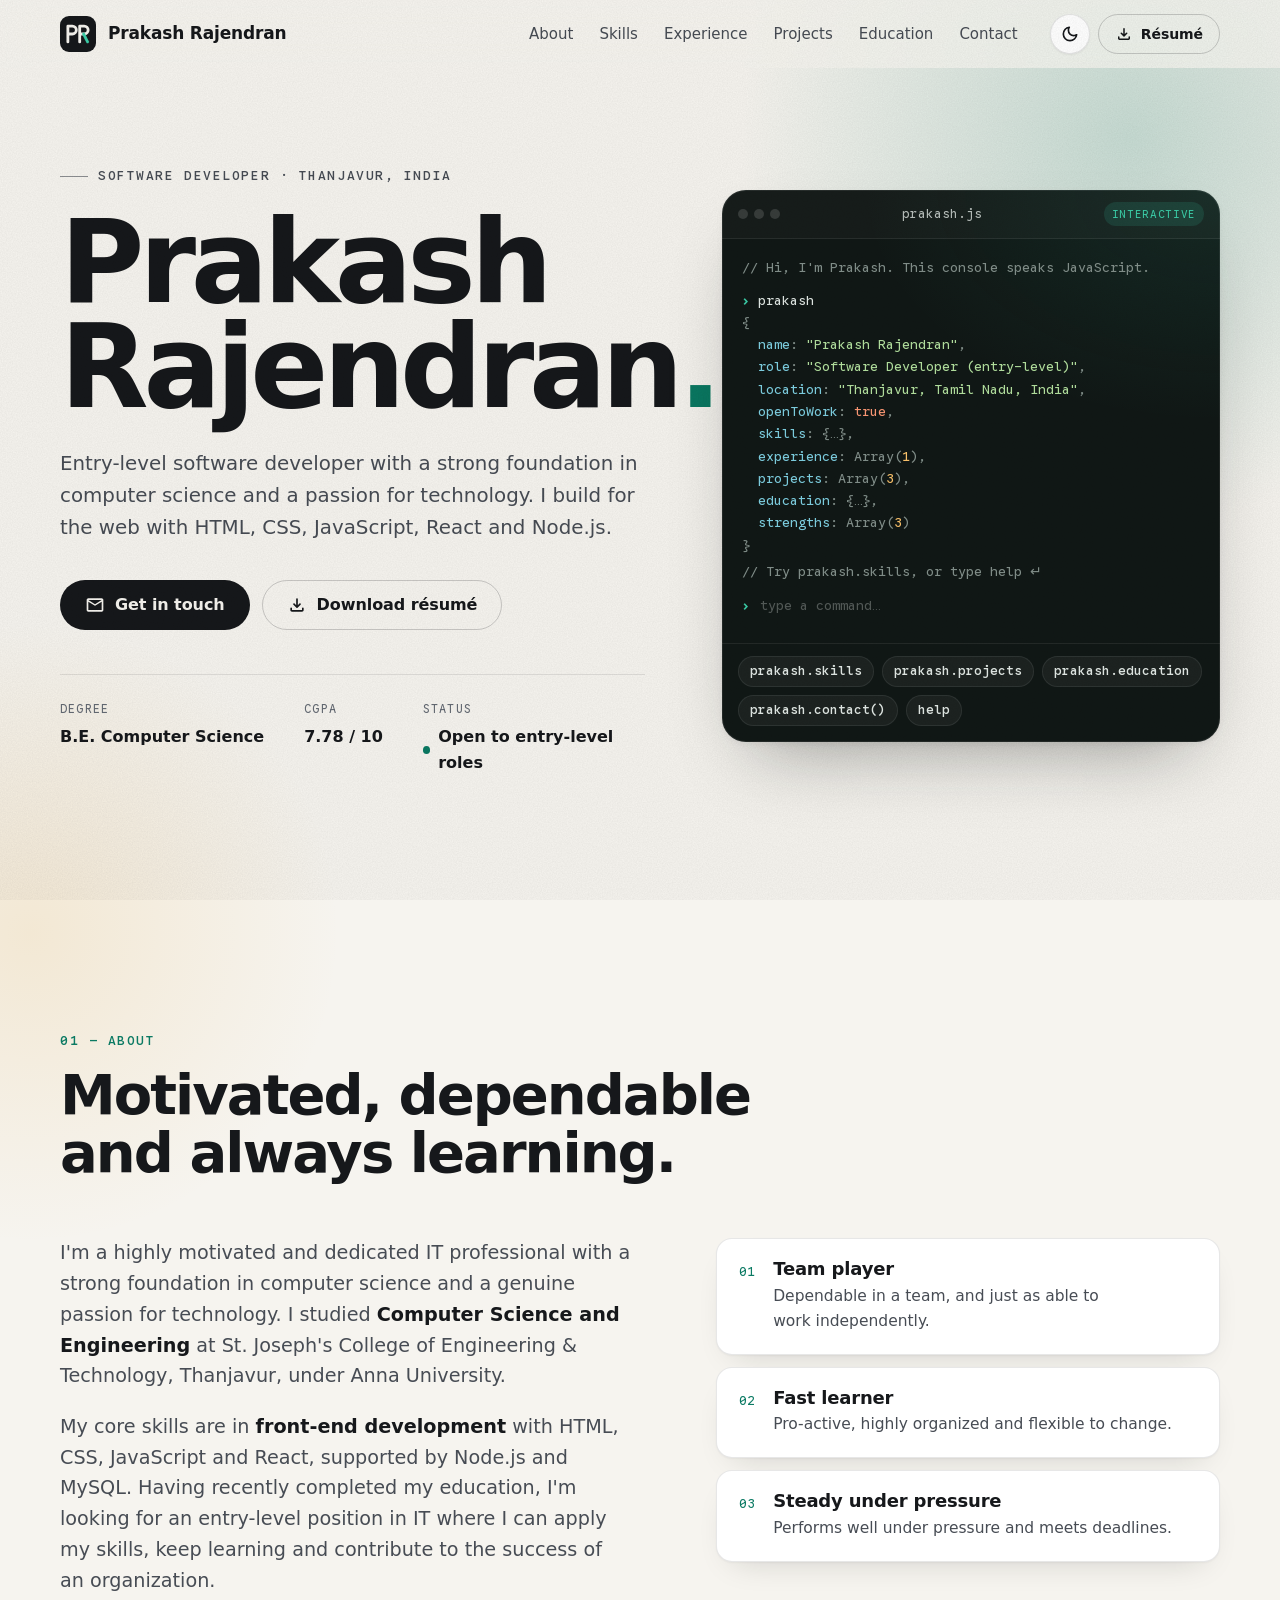
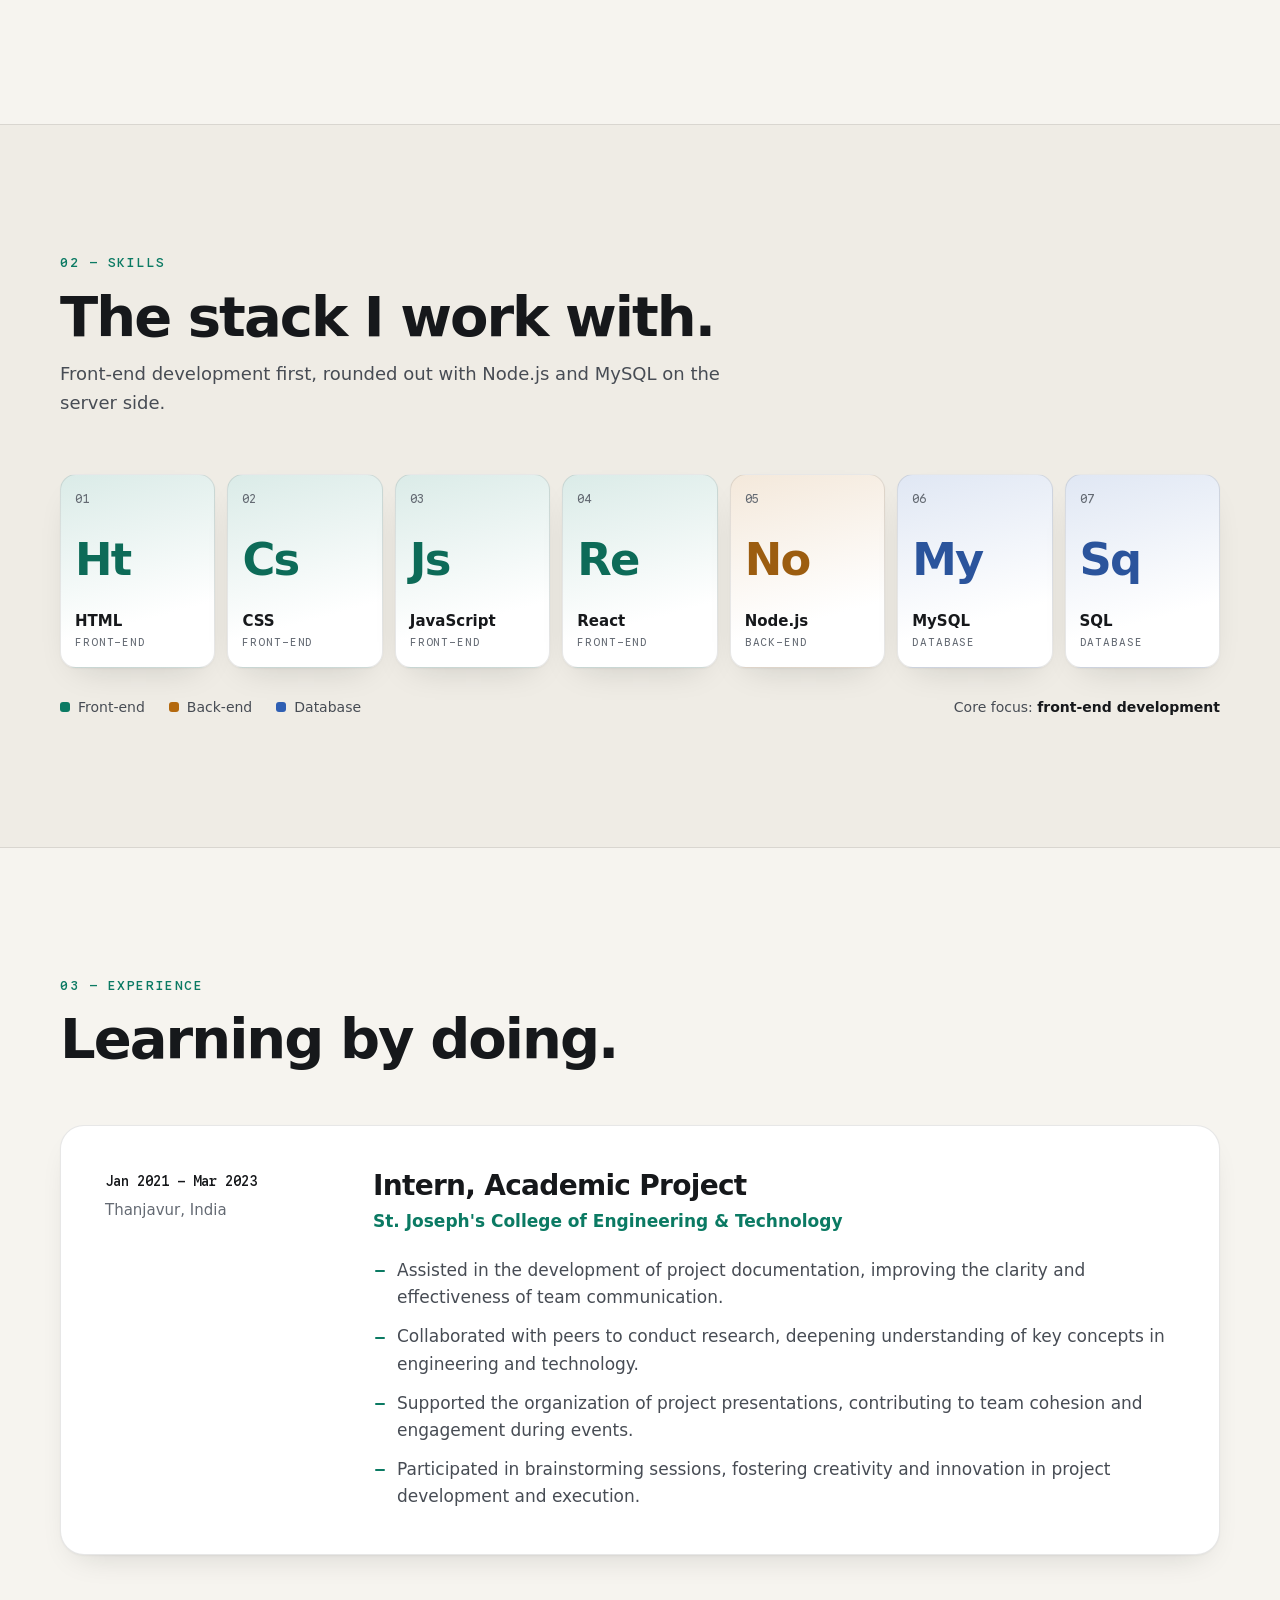
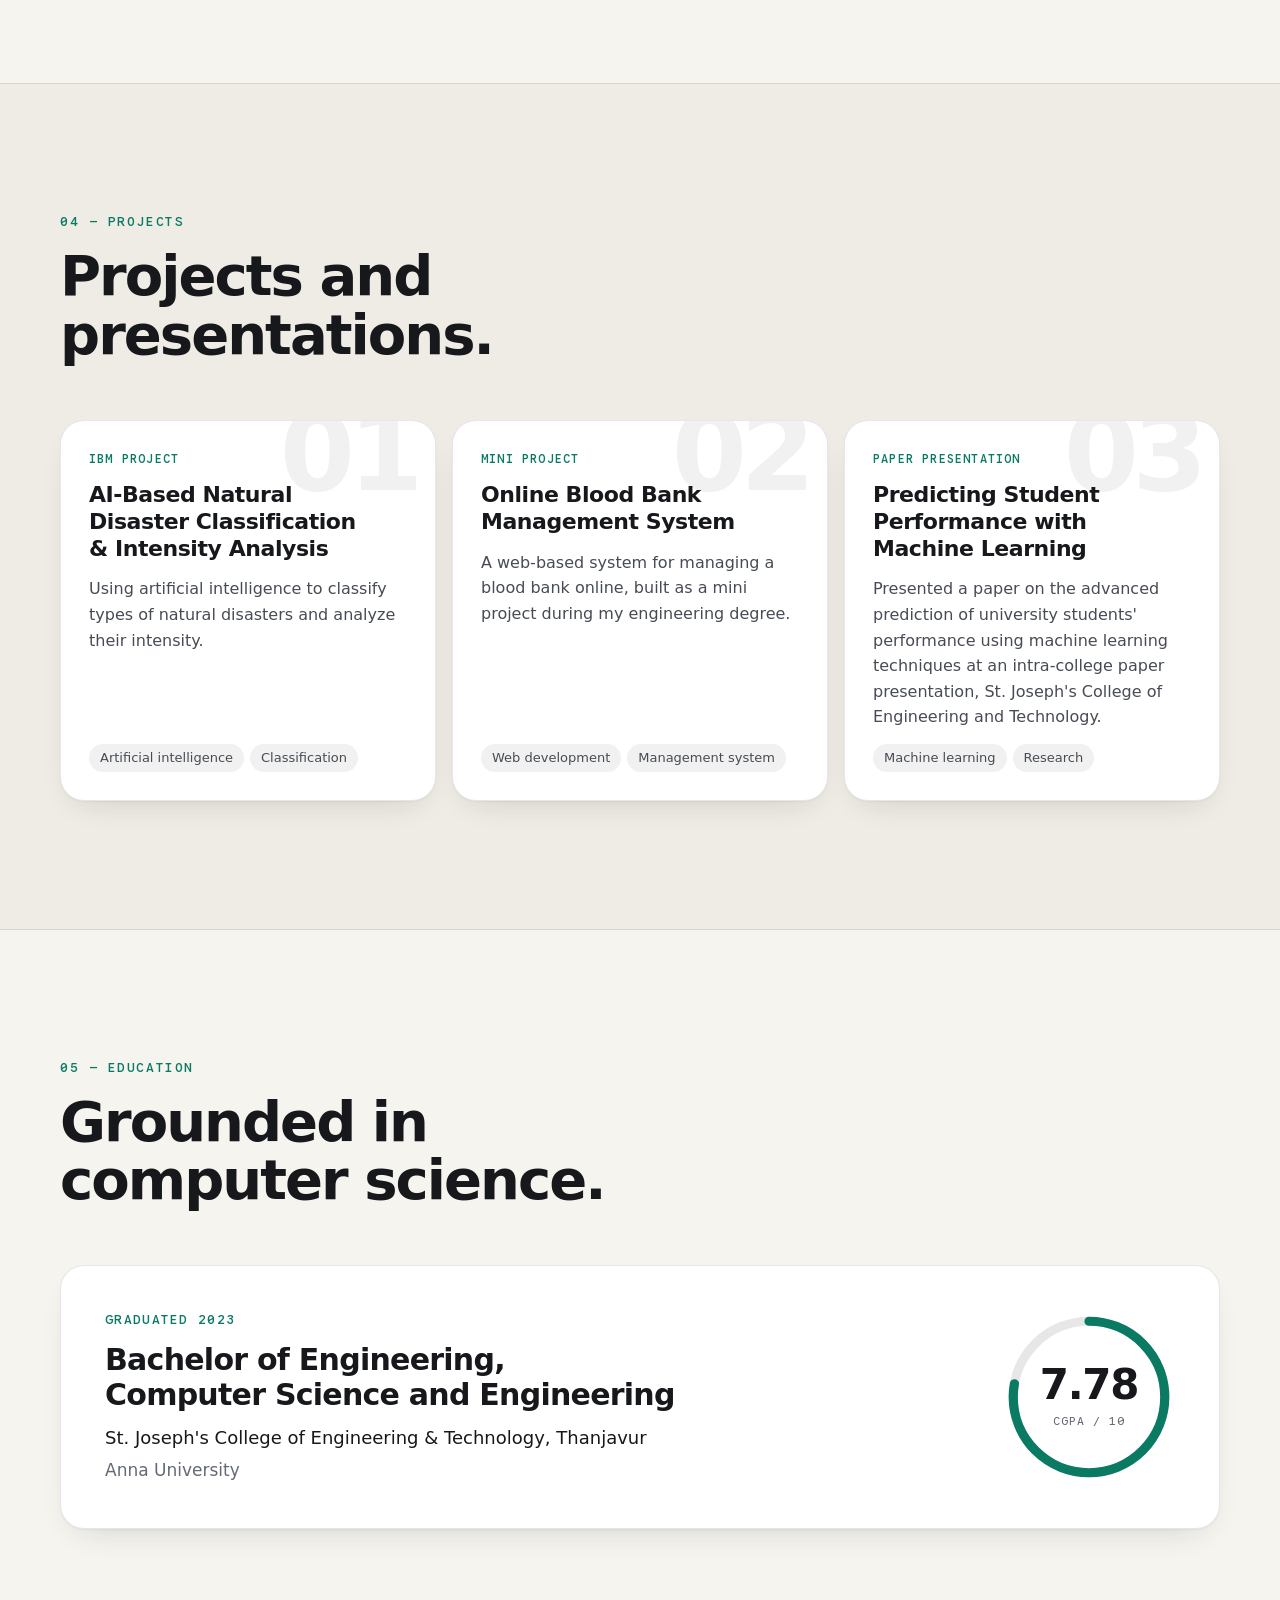
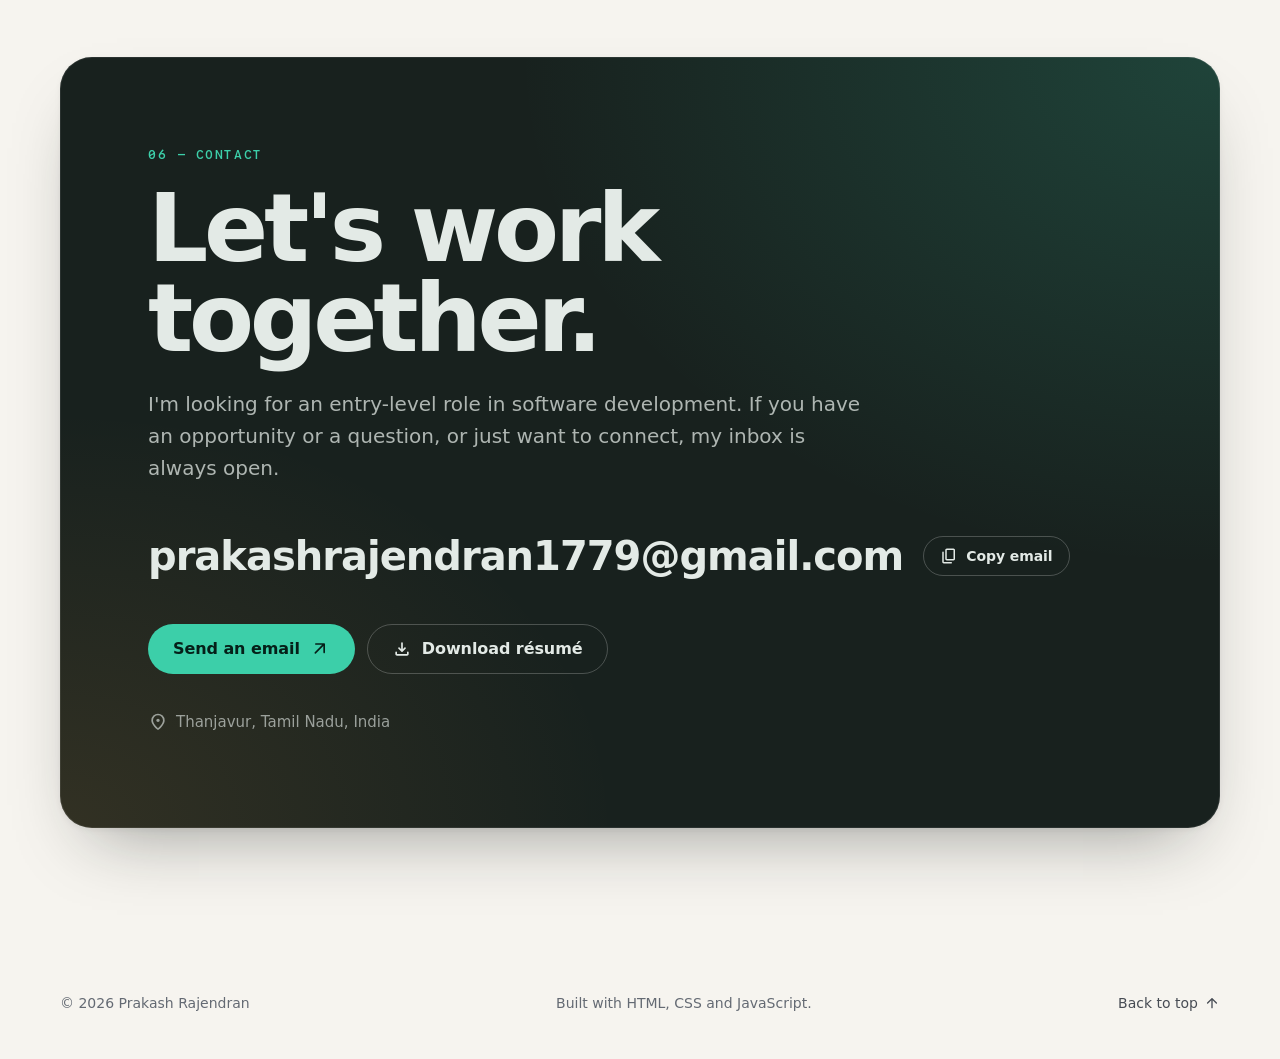
==== index.html @ f70f7c49 "Launch Prakash Rajendran's personal website" ====
<!doctype html>
<html lang="en">
<head>
  <meta charset="utf-8">
  <meta name="viewport" content="width=device-width, initial-scale=1, viewport-fit=cover">
  <title>Prakash Rajendran · Software Developer</title>
  <meta name="description" content="Prakash Rajendran is an entry-level software developer from Thanjavur, India, working with HTML, CSS, JavaScript, React, Node.js and MySQL. B.E. Computer Science and Engineering, Anna University.">
  <meta name="author" content="Prakash Rajendran">
  <meta name="color-scheme" content="light dark">
  <meta name="theme-color" content="#f6f4ef">
  <link rel="canonical" href="https://prakashrajendran1779.github.io/">

  <meta property="og:type" content="profile">
  <meta property="og:site_name" content="Prakash Rajendran">
  <meta property="og:title" content="Prakash Rajendran · Software Developer">
  <meta property="og:description" content="Entry-level software developer from Thanjavur, India. HTML, CSS, JavaScript, React, Node.js and MySQL.">
  <meta property="og:url" content="https://prakashrajendran1779.github.io/">
  <meta property="og:image" content="https://prakashrajendran1779.github.io/assets/img/og-image.jpg">
  <meta property="og:image:width" content="1200">
  <meta property="og:image:height" content="630">
  <meta property="og:image:alt" content="Prakash Rajendran, Software Developer, Thanjavur, India">
  <meta property="profile:first_name" content="Prakash">
  <meta property="profile:last_name" content="Rajendran">
  <meta name="twitter:card" content="summary_large_image">
  <meta name="twitter:title" content="Prakash Rajendran · Software Developer">
  <meta name="twitter:description" content="Entry-level software developer from Thanjavur, India.">
  <meta name="twitter:image" content="https://prakashrajendran1779.github.io/assets/img/og-image.jpg">

  <link rel="icon" href="assets/img/favicon.svg" type="image/svg+xml">
  <link rel="icon" href="assets/img/favicon-48.png" type="image/png" sizes="48x48">
  <link rel="apple-touch-icon" href="assets/img/apple-touch-icon.png">

  <link rel="preconnect" href="https://fonts.googleapis.com">
  <link rel="preconnect" href="https://fonts.gstatic.com" crossorigin>
  <link rel="stylesheet" href="https://fonts.googleapis.com/css2?family=Google+Sans+Code:wght@400..600&amp;family=Google+Sans+Flex:opsz,wght@8..144,300..800&amp;display=swap">
  <link rel="stylesheet" href="assets/css/styles.css">

  <script>
    // Apply the saved (or system) theme before first paint to avoid a flash of the wrong colors.
    (function () {
      var root = document.documentElement;
      var theme = 'light';
      root.classList.add('js');
      try {
        var saved = localStorage.getItem('theme');
        if (saved === 'light' || saved === 'dark') theme = saved;
        else if (window.matchMedia('(prefers-color-scheme: dark)').matches) theme = 'dark';
      } catch (e) {}
      root.setAttribute('data-theme', theme);
    })();
  </script>
  <script src="assets/js/main.js" defer></script>
  <script src="assets/js/console.js" defer></script>

  <script type="application/ld+json">
  {
    "@context": "https://schema.org",
    "@type": "Person",
    "name": "Prakash Rajendran",
    "jobTitle": "Software Developer",
    "description": "Entry-level software developer with a strong foundation in computer science.",
    "email": "mailto:prakashrajendran1779@gmail.com",
    "url": "https://prakashrajendran1779.github.io/",
    "address": {
      "@type": "PostalAddress",
      "addressLocality": "Thanjavur",
      "addressRegion": "Tamil Nadu",
      "addressCountry": "IN"
    },
    "alumniOf": {
      "@type": "CollegeOrUniversity",
      "name": "St. Joseph's College of Engineering and Technology, Thanjavur"
    },
    "knowsAbout": ["HTML", "CSS", "JavaScript", "React", "Node.js", "MySQL", "SQL", "Front-end development"]
  }
  </script>
</head>
<body>
  <!-- Icons: Material Symbols Rounded (Apache License 2.0). -->
  <svg class="sprite" aria-hidden="true" focusable="false">
    <symbol id="i-mail" viewBox="0 0 24 24"><path d="M4,20q-0.82,0-1.41-0.59T2,18V6Q2,5.18 2.59,4.59T4,4H20q0.83,0 1.410,0.59Q22,5.18 22,6V18q0,0.82-0.59,1.41T20,20H4ZM20,8l-7.48,4.67q-0.13,0.08-0.26,0.11T12,12.83t-0.26-0.04t-0.26-0.11L4,8V18H20V8Zm-8,3l8-5H4l8,5Z"/></symbol>
    <symbol id="i-download" viewBox="0 0 24 24"><path d="M11.63,15.51q-0.17-0.06-0.32-0.21L7.7,11.7Q7.4,11.4 7.41,11T7.7,10.3Q8,10 8.41,9.99q0.41-0.01 0.71,0.29L11,12.15V5q0-0.43 0.29-0.71T12,4t0.71,0.29T13,5v7.15l1.88-1.88q0.3-0.3 0.71-0.29T16.3,10.3q0.27,0.3 0.29,0.7T16.3,11.7l-3.6,3.6q-0.15,0.15-0.33,0.21T12,15.58t-0.38-0.06ZM6,20q-0.82,0-1.41-0.59T4,18V16q0-0.43 0.29-0.71T5,15t0.71,0.29T6,16v2H18V16q0-0.43 0.29-0.71T19,15t0.71,0.29T20,16v2q0,0.82-0.59,1.41T18,20H6Z"/></symbol>
    <symbol id="i-copy" viewBox="0 0 24 24"><path d="M9,18q-0.82,0-1.41-0.59T7,16V4Q7,3.17 7.59,2.59T9,2h9q0.82,0 1.41,0.59T20,4V16q0,0.82-0.59,1.41T18,18H9Zm0-2h9V4H9V16ZM5,22q-0.83,0-1.41-0.59T3,20V7Q3,6.57 3.29,6.29T4,6T4.71,6.29T5,7V20H15q0.43,0 0.71,0.29T16,21t-0.29,0.71T15,22H5Z"/></symbol>
    <symbol id="i-check" viewBox="0 0 24 24"><path d="M9.55,15.15l8.48-8.48q0.3-0.3 0.7-0.3t0.7,0.3q0.3,0.3 0.3,0.71T19.43,8.1l-9.18,9.2q-0.3,0.3-0.7,0.3t-0.7-0.3L4.55,13q-0.3-0.3-0.29-0.71t0.31-0.71t0.71-0.3T6,11.58l3.55,3.58Z"/></symbol>
    <symbol id="i-sun" viewBox="0 0 24 24"><path d="M14.13,14.13Q15,13.25 15,12T14.13,9.88T12,9T9.88,9.88T9,12t0.88,2.13T12,15t2.130-0.88ZM8.46,15.54Q7,14.08 7,12Q7,9.92 8.46,8.46T12,7t3.54,1.46T17,12t-1.46,3.54T12,17q-2.07,0-3.54-1.46ZM2,13q-0.42,0-0.71-0.29Q1,12.43 1,12t0.29-0.71T2,11H4q0.42,0 0.71,0.29T5,12T4.71,12.71T4,13H2Zm18,0q-0.42,0-0.71-0.29Q19,12.43 19,12t0.29-0.71T20,11h2q0.43,0 0.71,0.29T23,12t-0.29,0.71T22,13H20ZM11.29,4.71Q11,4.42 11,4V2q0-0.43 0.29-0.71T12,1t0.71,0.29T13,2V4q0,0.42-0.29,0.71T12,5T11.29,4.71Zm0,18Q11,22.43 11,22V20q0-0.43 0.29-0.71T12,19t0.71,0.29T13,20v2q0,0.43-0.29,0.71T12,23t-0.71-0.29ZM5.65,7.05L4.58,6Q4.28,5.72 4.29,5.3T4.58,4.57q0.3-0.3 0.73-0.3T6,4.57L7.05,5.65q0.27,0.3 0.27,0.7T7.05,7.05T6.36,7.34T5.65,7.05ZM18,19.43l-1.05-1.07q-0.27-0.3-0.27-0.71q0-0.41 0.27-0.69q0.28-0.3 0.69-0.29t0.71,0.29L19.43,18q0.3,0.27 0.29,0.7t-0.29,0.73q-0.3,0.3-0.73,0.3q-0.42,0-0.7-0.3ZM16.95,7.05q-0.3-0.28-0.29-0.69t0.29-0.71L18,4.57q0.28-0.3 0.7-0.29q0.43,0.01 0.73,0.29q0.3,0.3 0.3,0.73q0,0.42-0.3,0.7L18.35,7.05q-0.3,0.27-0.7,0.27t-0.7-0.27ZM4.58,19.43q-0.3-0.3-0.3-0.73T4.58,18l1.08-1.05q0.3-0.27 0.71-0.27t0.69,0.27q0.3,0.28 0.29,0.69T7.05,18.35L6,19.43q-0.27,0.3-0.7,0.29T4.58,19.43Z"/></symbol>
    <symbol id="i-moon" viewBox="0 0 24 24"><path d="M12,21q-3.78,0-6.39-2.61Q3,15.78 3,12Q3,8.55 5.25,6.01T11,3.05Q11.33,3 11.58,3.14t0.4,0.36q0.15,0.22 0.16,0.52T11.95,4.6q-0.43,0.65-0.64,1.38T11.1,7.5q0,2.25 1.57,3.82T16.5,12.9q0.78,0 1.54-0.22t1.36-0.63q0.27-0.17 0.56-0.16t0.51,0.14q0.25,0.13 0.39,0.38T20.95,13q-0.35,3.45-2.94,5.73Q15.43,21 12,21Zm0-2q2.2,0 3.95-1.21t2.55-3.16q-0.5,0.13-1,0.2t-1,0.08q-3.07,0-5.24-2.16Q9.1,10.58 9.1,7.5q0-0.5 0.08-1t0.2-1Q7.43,6.3 6.21,8.05T5,12q0,2.9 2.05,4.95T12,19Z"/></symbol>
    <symbol id="i-menu" viewBox="0 0 24 24"><path d="M4,18q-0.42,0-0.71-0.29Q3,17.43 3,17t0.29-0.71T4,16H20q0.43,0 0.71,0.29T21,17t-0.29,0.71T20,18H4Zm0-5q-0.42,0-0.71-0.29Q3,12.43 3,12t0.29-0.71T4,11H20q0.43,0 0.71,0.29T21,12t-0.29,0.71T20,13H4ZM4,8Q3.58,8 3.29,7.71Q3,7.43 3,7T3.29,6.29T4,6H20q0.43,0 0.71,0.29T21,7T20.71,7.71T20,8H4Z"/></symbol>
    <symbol id="i-close" viewBox="0 0 24 24"><path d="M12,13.4L7.1,18.3q-0.28,0.27-0.7,0.27T5.7,18.3q-0.27-0.28-0.27-0.7T5.7,16.9L10.6,12L5.7,7.1Q5.43,6.82 5.43,6.4T5.7,5.7T6.4,5.43T7.1,5.7L12,10.6l4.9-4.9q0.27-0.27 0.7-0.27T18.3,5.7t0.27,0.7T18.3,7.1L13.4,12l4.9,4.9q0.27,0.28 0.27,0.7q0,0.42-0.27,0.7t-0.7,0.27T16.9,18.3L12,13.4Z"/></symbol>
    <symbol id="i-pin" viewBox="0 0 24 24"><path d="M12,19.35q3.05-2.8 4.53-5.09Q18,11.98 18,10.2q0-2.73-1.74-4.46Q14.53,4 12,4T7.74,5.74Q6,7.47 6,10.2q0,1.78 1.48,4.06T12,19.35ZM11.3,21.2q-0.35-0.13-0.63-0.38Q9.05,19.33 7.8,17.9q-1.25-1.42-2.09-2.76T4.44,12.56T4,10.2Q4,6.45 6.41,4.22T12,2t5.59,2.22T20,10.2q0,1.13-0.44,2.36t-1.27,2.57T16.2,17.9q-1.25,1.43-2.87,2.93q-0.28,0.25-0.63,0.38T12,21.33T11.3,21.2ZM13.41,11.41Q14,10.83 14,10q0-0.83-0.59-1.41T12,8T10.59,8.59T10,10t0.59,1.41T12,12t1.41-0.59Z"/></symbol>
    <symbol id="i-arrow-out" viewBox="0 0 24 24"><path d="M16,8.4L7.1,17.3q-0.28,0.27-0.7,0.27T5.7,17.3q-0.27-0.28-0.27-0.7T5.7,15.9L14.6,7H7Q6.58,7 6.29,6.71Q6,6.43 6,6T6.29,5.29T7,5H17q0.43,0 0.71,0.29T18,6V16q0,0.43-0.29,0.71T17,17t-0.71-0.29Q16,16.43 16,16V8.4Z"/></symbol>
    <symbol id="i-arrow-up" viewBox="0 0 24 24"><path d="M11,7.82l-4.9,4.9q-0.3,0.3-0.7,0.29T4.7,12.7Q4.43,12.4 4.41,12T4.7,11.3l6.6-6.6q0.15-0.15 0.32-0.21T12,4.42t0.38,0.06T12.7,4.7l6.6,6.6q0.28,0.28 0.28,0.69T19.3,12.7Q19,13 18.59,13t-0.71-0.3L13,7.82V19q0,0.43-0.29,0.71T12,20t-0.71-0.29Q11,19.43 11,19V7.82Z"/></symbol>
  </svg>

  <a class="skip-link" href="#main">Skip to content</a>

  <header class="site-header" id="top">
    <div class="container site-header__inner">
      <a class="brand" id="brand-home" href="#top" aria-label="Prakash Rajendran, back to top">
        <svg class="brand__mark" viewBox="0 0 64 64" aria-hidden="true" focusable="false">
          <rect class="brand__bg" width="64" height="64" rx="16"/>
          <path class="brand__stroke" d="M14 46V18h8a7 7 0 0 1 0 14h-8"/>
          <path class="brand__stroke" d="M35 46V18h8a7 7 0 0 1 0 14h-8"/>
          <path class="brand__stroke brand__leg" d="M42 32l7 14"/>
        </svg>
        <span class="brand__name">Prakash Rajendran</span>
      </a>

      <nav class="nav" id="site-nav" aria-label="Primary">
        <ul class="nav__list">
          <li><a class="nav__link" id="nav-about" href="#about">About</a></li>
          <li><a class="nav__link" id="nav-skills" href="#skills">Skills</a></li>
          <li><a class="nav__link" id="nav-experience" href="#experience">Experience</a></li>
          <li><a class="nav__link" id="nav-projects" href="#projects">Projects</a></li>
          <li><a class="nav__link" id="nav-education" href="#education">Education</a></li>
          <li><a class="nav__link" id="nav-contact" href="#contact">Contact</a></li>
          <li class="nav__extra"><a class="nav__link" id="nav-resume" href="assets/Prakash-Rajendran-Resume.pdf" download="Prakash-Rajendran-Resume.pdf">Download résumé</a></li>
        </ul>
      </nav>

      <div class="header-actions">
        <button class="icon-btn theme-toggle" id="theme-toggle" type="button" aria-label="Switch to dark theme">
          <svg class="icon icon--moon" aria-hidden="true" focusable="false"><use href="#i-moon"/></svg>
          <svg class="icon icon--sun" aria-hidden="true" focusable="false"><use href="#i-sun"/></svg>
        </button>
        <a class="btn btn--small btn--ghost header-resume" id="header-resume" href="assets/Prakash-Rajendran-Resume.pdf" download="Prakash-Rajendran-Resume.pdf">
          <svg class="icon" aria-hidden="true" focusable="false"><use href="#i-download"/></svg>
          Résumé
        </a>
        <button class="icon-btn menu-toggle" id="menu-toggle" type="button" aria-expanded="false" aria-controls="site-nav" aria-label="Open menu">
          <svg class="icon icon--menu" aria-hidden="true" focusable="false"><use href="#i-menu"/></svg>
          <svg class="icon icon--close" aria-hidden="true" focusable="false"><use href="#i-close"/></svg>
        </button>
      </div>
    </div>
  </header>

  <main id="main">
    <!-- Intro -->
    <section class="hero" id="intro" aria-labelledby="hero-title">
      <div class="container hero__grid">
        <div class="hero__copy">
          <p class="eyebrow" data-reveal><span>Software developer <span aria-hidden="true">·</span> Thanjavur, India</span></p>
          <h1 class="hero__title" id="hero-title" data-reveal style="--d:1">
            <span class="hero__line">Prakash</span> <span class="hero__line">Rajendran<span class="accent">.</span></span>
          </h1>
          <p class="hero__lead" data-reveal style="--d:2">
            Entry-level software developer with a strong foundation in computer science and a passion
            for technology. I build for the web with HTML, CSS, JavaScript, React and Node.js.
          </p>
          <p class="print-only print-contact">
            <a href="mailto:prakashrajendran1779@gmail.com">prakashrajendran1779@gmail.com</a>
            <span aria-hidden="true">·</span> Thanjavur, Tamil Nadu, India <span aria-hidden="true">·</span>
            <a href="https://prakashrajendran1779.github.io/">prakashrajendran1779.github.io</a>
          </p>
          <div class="hero__actions" data-reveal style="--d:3">
            <a class="btn btn--primary" id="hero-contact" href="mailto:prakashrajendran1779@gmail.com">
              <svg class="icon" aria-hidden="true" focusable="false"><use href="#i-mail"/></svg>
              Get in touch
            </a>
            <a class="btn btn--ghost" id="hero-resume" href="assets/Prakash-Rajendran-Resume.pdf" download="Prakash-Rajendran-Resume.pdf">
              <svg class="icon" aria-hidden="true" focusable="false"><use href="#i-download"/></svg>
              Download résumé
            </a>
          </div>
          <dl class="hero__facts" data-reveal style="--d:4">
            <div><dt>Degree</dt><dd>B.E. Computer Science</dd></div>
            <div><dt>CGPA</dt><dd>7.78 / 10</dd></div>
            <div><dt>Status</dt><dd><span class="status-dot" aria-hidden="true"></span>Open to entry-level roles</dd></div>
          </dl>
        </div>

        <div class="hero__console" data-reveal style="--d:2">
          <div class="term" id="console">
            <div class="term__bar">
              <span class="term__dots" aria-hidden="true"><i></i><i></i><i></i></span>
              <span class="term__title">prakash.js</span>
              <span class="term__badge">Interactive</span>
            </div>
            <div class="term__body" id="console-body">
              <div class="term__out" id="console-output" role="log" aria-live="polite" aria-label="Console output">
                <div class="t-com">// Hi, I'm Prakash. This console speaks JavaScript.</div>
                <noscript><div class="t-com">// Turn on JavaScript to explore my profile here.</div></noscript>
              </div>
              <form class="term__form" id="console-form" autocomplete="off">
                <label class="sr-only" for="console-input">Console command, for example prakash.skills</label>
                <span class="term__prompt" aria-hidden="true">›</span>
                <input class="term__input" id="console-input" name="command" type="text" autocomplete="off" autocapitalize="off" spellcheck="false" enterkeyhint="go" placeholder="type a command…">
              </form>
            </div>
            <div class="term__chips" role="group" aria-label="Suggested commands">
              <button type="button" class="chip" id="chip-skills" data-cmd="prakash.skills">prakash.skills</button>
              <button type="button" class="chip" id="chip-projects" data-cmd="prakash.projects">prakash.projects</button>
              <button type="button" class="chip" id="chip-education" data-cmd="prakash.education">prakash.education</button>
              <button type="button" class="chip" id="chip-contact" data-cmd="prakash.contact()">prakash.contact()</button>
              <button type="button" class="chip" id="chip-help" data-cmd="help">help</button>
            </div>
          </div>
        </div>
      </div>
    </section>

    <!-- About -->
    <section class="section" id="about" aria-labelledby="about-title">
      <div class="container">
        <header class="section__head" data-reveal>
          <p class="section__index"><span class="section__num" aria-hidden="true">01 —</span> About</p>
          <h2 class="section__title" id="about-title">Motivated, dependable and always learning.</h2>
        </header>
        <div class="about">
          <div class="about__text" data-reveal>
            <p>
              I'm a highly motivated and dedicated IT professional with a strong foundation in computer
              science and a genuine passion for technology. I studied <strong>Computer Science and
              Engineering</strong> at St. Joseph's College of Engineering &amp; Technology, Thanjavur,
              under Anna University.
            </p>
            <p>
              My core skills are in <strong>front-end development</strong> with HTML, CSS, JavaScript and
              React, supported by Node.js and MySQL. Having recently completed my education, I'm looking
              for an entry-level position in IT where I can apply my skills, keep learning and contribute
              to the success of an organization.
            </p>
          </div>
          <ul class="strengths" aria-label="Personal strengths">
            <li class="strength" data-reveal style="--d:1">
              <span class="strength__num" aria-hidden="true">01</span>
              <h3>Team player</h3>
              <p>Dependable in a team, and just as able to work independently.</p>
            </li>
            <li class="strength" data-reveal style="--d:2">
              <span class="strength__num" aria-hidden="true">02</span>
              <h3>Fast learner</h3>
              <p>Pro-active, highly organized and flexible to change.</p>
            </li>
            <li class="strength" data-reveal style="--d:3">
              <span class="strength__num" aria-hidden="true">03</span>
              <h3>Steady under pressure</h3>
              <p>Performs well under pressure and meets deadlines.</p>
            </li>
          </ul>
        </div>
      </div>
    </section>

    <!-- Skills -->
    <section class="section section--alt" id="skills" aria-labelledby="skills-title">
      <div class="container">
        <header class="section__head" data-reveal>
          <p class="section__index"><span class="section__num" aria-hidden="true">02 —</span> Skills</p>
          <h2 class="section__title" id="skills-title">The stack I work with.</h2>
          <p class="section__lede">Front-end development first, rounded out with Node.js and MySQL on the server side.</p>
        </header>
        <ul class="elements" aria-label="Technical skills">
          <li class="element element--fe" data-reveal style="--d:0"><span class="element__no" aria-hidden="true">01</span><span class="element__sym" aria-hidden="true">Ht</span><span class="element__name">HTML</span><span class="element__cat">Front-end</span></li>
          <li class="element element--fe" data-reveal style="--d:1"><span class="element__no" aria-hidden="true">02</span><span class="element__sym" aria-hidden="true">Cs</span><span class="element__name">CSS</span><span class="element__cat">Front-end</span></li>
          <li class="element element--fe" data-reveal style="--d:2"><span class="element__no" aria-hidden="true">03</span><span class="element__sym" aria-hidden="true">Js</span><span class="element__name">JavaScript</span><span class="element__cat">Front-end</span></li>
          <li class="element element--fe" data-reveal style="--d:3"><span class="element__no" aria-hidden="true">04</span><span class="element__sym" aria-hidden="true">Re</span><span class="element__name">React</span><span class="element__cat">Front-end</span></li>
          <li class="element element--be" data-reveal style="--d:4"><span class="element__no" aria-hidden="true">05</span><span class="element__sym" aria-hidden="true">No</span><span class="element__name">Node.js</span><span class="element__cat">Back-end</span></li>
          <li class="element element--db" data-reveal style="--d:5"><span class="element__no" aria-hidden="true">06</span><span class="element__sym" aria-hidden="true">My</span><span class="element__name">MySQL</span><span class="element__cat">Database</span></li>
          <li class="element element--db" data-reveal style="--d:6"><span class="element__no" aria-hidden="true">07</span><span class="element__sym" aria-hidden="true">Sq</span><span class="element__name">SQL</span><span class="element__cat">Database</span></li>
        </ul>
        <p class="legend" data-reveal>
          <span class="legend__item legend__item--fe">Front-end</span>
          <span class="legend__item legend__item--be">Back-end</span>
          <span class="legend__item legend__item--db">Database</span>
          <span class="legend__focus">Core focus: <strong>front-end development</strong></span>
        </p>
      </div>
    </section>

    <!-- Experience -->
    <section class="section" id="experience" aria-labelledby="experience-title">
      <div class="container">
        <header class="section__head" data-reveal>
          <p class="section__index"><span class="section__num" aria-hidden="true">03 —</span> Experience</p>
          <h2 class="section__title" id="experience-title">Learning by doing.</h2>
        </header>
        <article class="xp" data-reveal>
          <div class="xp__meta">
            <p class="xp__period"><time datetime="2021-01">Jan 2021</time> – <time datetime="2023-03">Mar 2023</time></p>
            <p class="xp__place">Thanjavur, India</p>
          </div>
          <div class="xp__body">
            <h3 class="xp__role">Intern, Academic Project</h3>
            <p class="xp__org">St. Joseph's College of Engineering &amp; Technology</p>
            <ul class="xp__list">
              <li>Assisted in the development of project documentation, improving the clarity and effectiveness of team communication.</li>
              <li>Collaborated with peers to conduct research, deepening understanding of key concepts in engineering and technology.</li>
              <li>Supported the organization of project presentations, contributing to team cohesion and engagement during events.</li>
              <li>Participated in brainstorming sessions, fostering creativity and innovation in project development and execution.</li>
            </ul>
          </div>
        </article>
      </div>
    </section>

    <!-- Projects -->
    <section class="section section--alt" id="projects" aria-labelledby="projects-title">
      <div class="container">
        <header class="section__head" data-reveal>
          <p class="section__index"><span class="section__num" aria-hidden="true">04 —</span> Projects</p>
          <h2 class="section__title" id="projects-title">Projects and presentations.</h2>
        </header>
        <div class="projects">
          <article class="project" data-reveal style="--d:0">
            <span class="project__bg" aria-hidden="true">01</span>
            <p class="project__kind">IBM project</p>
            <h3 class="project__title">AI-Based Natural Disaster Classification &amp; Intensity Analysis</h3>
            <p class="project__desc">Using artificial intelligence to classify types of natural disasters and analyze their intensity.</p>
            <ul class="tags" aria-label="Topics">
              <li>Artificial intelligence</li>
              <li>Classification</li>
            </ul>
          </article>
          <article class="project" data-reveal style="--d:1">
            <span class="project__bg" aria-hidden="true">02</span>
            <p class="project__kind">Mini project</p>
            <h3 class="project__title">Online Blood Bank Management System</h3>
            <p class="project__desc">A web-based system for managing a blood bank online, built as a mini project during my engineering degree.</p>
            <ul class="tags" aria-label="Topics">
              <li>Web development</li>
              <li>Management system</li>
            </ul>
          </article>
          <article class="project" data-reveal style="--d:2">
            <span class="project__bg" aria-hidden="true">03</span>
            <p class="project__kind">Paper presentation</p>
            <h3 class="project__title">Predicting Student Performance with Machine Learning</h3>
            <p class="project__desc">Presented a paper on the advanced prediction of university students' performance using machine learning techniques at an intra-college paper presentation, St. Joseph's College of Engineering and Technology.</p>
            <ul class="tags" aria-label="Topics">
              <li>Machine learning</li>
              <li>Research</li>
            </ul>
          </article>
        </div>
      </div>
    </section>

    <!-- Education -->
    <section class="section" id="education" aria-labelledby="education-title">
      <div class="container">
        <header class="section__head" data-reveal>
          <p class="section__index"><span class="section__num" aria-hidden="true">05 —</span> Education</p>
          <h2 class="section__title" id="education-title">Grounded in computer science.</h2>
        </header>
        <article class="edu" data-reveal>
          <div class="edu__main">
            <p class="edu__year">Graduated 2023</p>
            <h3 class="edu__degree">Bachelor of Engineering, Computer Science and Engineering</h3>
            <p class="edu__school">St. Joseph's College of Engineering &amp; Technology, Thanjavur</p>
            <p class="edu__uni">Anna University</p>
          </div>
          <div class="gauge" role="img" aria-label="CGPA 7.78 out of 10">
            <svg viewBox="0 0 168 168" aria-hidden="true" focusable="false">
              <circle class="gauge__track" cx="84" cy="84" r="74" pathLength="100"/>
              <circle class="gauge__value" cx="84" cy="84" r="74" pathLength="100"/>
            </svg>
            <div class="gauge__text" aria-hidden="true">
              <span class="gauge__num">7.78</span>
              <span class="gauge__label">CGPA / 10</span>
            </div>
          </div>
        </article>
      </div>
    </section>

    <!-- Contact -->
    <section class="section contact" id="contact" aria-labelledby="contact-title">
      <div class="container">
        <div class="contact__card" data-reveal>
          <p class="section__index"><span class="section__num" aria-hidden="true">06 —</span> Contact</p>
          <h2 class="contact__title" id="contact-title">Let's work together.</h2>
          <p class="contact__lede">
            I'm looking for an entry-level role in software development. If you have an opportunity or a
            question, or just want to connect, my inbox is always open.
          </p>
          <div class="contact__email">
            <a class="contact__address" id="contact-email" href="mailto:prakashrajendran1779@gmail.com">prakashrajendran1779@gmail.com</a>
            <button type="button" class="btn btn--small btn--ghost copy-btn" id="copy-email" data-copy="prakashrajendran1779@gmail.com">
              <svg class="icon icon--copy" aria-hidden="true" focusable="false"><use href="#i-copy"/></svg>
              <svg class="icon icon--check" aria-hidden="true" focusable="false"><use href="#i-check"/></svg>
              <span data-copy-label>Copy email</span>
            </button>
          </div>
          <div class="contact__actions">
            <a class="btn btn--primary" id="contact-mail" href="mailto:prakashrajendran1779@gmail.com">
              Send an email
              <svg class="icon" aria-hidden="true" focusable="false"><use href="#i-arrow-out"/></svg>
            </a>
            <a class="btn btn--ghost" id="contact-resume" href="assets/Prakash-Rajendran-Resume.pdf" download="Prakash-Rajendran-Resume.pdf">
              <svg class="icon" aria-hidden="true" focusable="false"><use href="#i-download"/></svg>
              Download résumé
            </a>
          </div>
          <p class="contact__loc">
            <svg class="icon" aria-hidden="true" focusable="false"><use href="#i-pin"/></svg>
            Thanjavur, Tamil Nadu, India
          </p>
        </div>
      </div>
    </section>
  </main>

  <footer class="site-footer">
    <div class="container site-footer__inner">
      <p>© <span id="year">2026</span> Prakash Rajendran</p>
      <p class="site-footer__made">Built with HTML, CSS and JavaScript.</p>
      <a class="to-top" id="back-to-top" href="#top">
        Back to top
        <svg class="icon" aria-hidden="true" focusable="false"><use href="#i-arrow-up"/></svg>
      </a>
    </div>
  </footer>

  <div class="toast" id="toast" role="status" aria-live="polite"></div>
</body>
</html>
---- assets/css/styles.css ----
/* ==========================================================================
   Prakash Rajendran · personal website
   1. Design tokens   2. Base   3. Layout   4. Components   5. Sections
   6. Motion          7. Responsive          8. Print (résumé layout)
   ========================================================================== */

/* 1. Design tokens --------------------------------------------------------- */
:root {
  --font-sans: "Google Sans Flex", ui-sans-serif, system-ui, -apple-system, "Segoe UI", Roboto, "Helvetica Neue", Arial, sans-serif;
  --font-mono: "Google Sans Code", ui-monospace, SFMono-Regular, Menlo, Consolas, "Liberation Mono", monospace;

  /* Light theme: warm paper, deep ink, emerald accent */
  --bg: #f6f4ef;
  --bg-alt: #efece5;
  --surface: #ffffff;
  --ink: #16181b;
  --ink-2: #474c54;
  --ink-3: #646a73;
  --line: rgba(22, 24, 27, 0.1);
  --line-strong: rgba(22, 24, 27, 0.2);
  --accent: #0b7a63;
  --accent-soft: rgba(11, 122, 99, 0.1);
  --accent-on-ink: #3ccfa9;
  --warm: #e0a43a;
  --tint-fe: #0b7a63;
  --tint-be: #b4690e;
  --tint-db: #2f5fb3;
  --shadow-sm: 0 1px 2px rgba(20, 24, 22, 0.06);
  --shadow-md: 0 1px 2px rgba(20, 24, 22, 0.04), 0 14px 34px -18px rgba(20, 24, 22, 0.2);
  --shadow-lg: 0 2px 6px rgba(20, 24, 22, 0.05), 0 34px 70px -32px rgba(20, 24, 22, 0.42);
  --grain: 0.05;

  /* The console and contact card stay dark in both themes */
  --night: #111816;
  --night-2: #18211e;
  --night-ink: #e3eae6;
  --night-dim: #84918c;
  --night-line: rgba(255, 255, 255, 0.08);
  --term-accent: #3ccfa9;
  --t-key: #7fd1e3;
  --t-str: #b5e3a0;
  --t-num: #ffc66d;
  --t-kw: #ff9a76;
  --t-err: #ff8f8f;

  --radius-sm: 10px;
  --radius: 16px;
  --radius-lg: 24px;
  --container: 1160px;
  --gutter: clamp(20px, 5vw, 40px);
  --section-y: clamp(72px, 10vw, 128px);
  --header-h: 68px;
  --ease: cubic-bezier(0.2, 0.8, 0.2, 1);
}

:root[data-theme="dark"] {
  --bg: #0d1110;
  --bg-alt: #111614;
  --surface: #161c1a;
  --ink: #e8ece9;
  --ink-2: #aab4b0;
  --ink-3: #87918d;
  --line: rgba(232, 236, 233, 0.09);
  --line-strong: rgba(232, 236, 233, 0.18);
  --accent: #3ccfa9;
  --accent-soft: rgba(60, 207, 169, 0.12);
  --accent-on-ink: #0b7a63;
  --warm: #f0a54a;
  --tint-fe: #3ccfa9;
  --tint-be: #f0a54a;
  --tint-db: #7aa2f7;
  --shadow-sm: 0 1px 2px rgba(0, 0, 0, 0.35);
  --shadow-md: 0 1px 2px rgba(0, 0, 0, 0.3), 0 18px 40px -22px rgba(0, 0, 0, 0.75);
  --shadow-lg: 0 2px 6px rgba(0, 0, 0, 0.3), 0 40px 80px -34px rgba(0, 0, 0, 0.85);
  --grain: 0.07;
  --night: #0a0f0d;
  --night-2: #111815;
}

/* 2. Base ------------------------------------------------------------------ */
*,
*::before,
*::after { box-sizing: border-box; }

html {
  -webkit-text-size-adjust: 100%;
  text-size-adjust: 100%;
  scroll-behavior: smooth;
  scroll-padding-top: calc(var(--header-h) + 12px);
}

body {
  margin: 0;
  min-height: 100vh;
  font-family: var(--font-sans);
  font-size: 17px;
  line-height: 1.6;
  font-optical-sizing: auto;
  font-variant-ligatures: no-contextual;
  color: var(--ink);
  background: var(--bg);
  -webkit-font-smoothing: antialiased;
  -moz-osx-font-smoothing: grayscale;
  text-rendering: optimizeLegibility;
}

/* Fine film grain gives the flat surfaces some texture. */
body::before {
  content: "";
  position: fixed;
  inset: 0;
  z-index: 100;
  pointer-events: none;
  opacity: var(--grain);
  background-image: url("data:image/svg+xml,%3Csvg xmlns='http://www.w3.org/2000/svg' width='180' height='180'%3E%3Cfilter id='n'%3E%3CfeTurbulence type='fractalNoise' baseFrequency='0.8' numOctaves='3' stitchTiles='stitch'/%3E%3CfeColorMatrix values='0 0 0 0 0 0 0 0 0 0 0 0 0 0 0 0 0 0 1.2 0'/%3E%3C/filter%3E%3Crect width='100%25' height='100%25' filter='url(%23n)'/%3E%3C/svg%3E");
}
:root[data-theme="dark"] body::before { filter: invert(1); }

h1, h2, h3 {
  margin: 0;
  font-weight: 620;
  line-height: 1.15;
  letter-spacing: -0.02em;
  text-wrap: balance;
}
p { margin: 0; text-wrap: pretty; }
ul { margin: 0; padding: 0; }
a { color: inherit; text-decoration: none; }
strong { font-weight: 620; color: var(--ink); }
svg { display: block; }
button { font: inherit; color: inherit; }
::selection { background: var(--accent); color: var(--bg); }

:focus-visible {
  outline: 2px solid var(--accent);
  outline-offset: 3px;
  border-radius: 8px;
}

.sprite { position: absolute; width: 0; height: 0; overflow: hidden; }
.icon { width: 20px; height: 20px; fill: currentColor; flex: none; }

.sr-only {
  position: absolute;
  width: 1px;
  height: 1px;
  padding: 0;
  margin: -1px;
  overflow: hidden;
  clip: rect(0 0 0 0);
  white-space: nowrap;
  border: 0;
}

.skip-link {
  position: fixed;
  top: -60px;
  left: 16px;
  z-index: 200;
  padding: 10px 16px;
  border-radius: var(--radius-sm);
  background: var(--ink);
  color: var(--bg);
  font-weight: 600;
  transition: top 0.2s var(--ease);
}
.skip-link:focus { top: 12px; }

.print-only { display: none; }

/* 3. Layout ---------------------------------------------------------------- */
.container {
  width: 100%;
  max-width: calc(var(--container) + 2 * var(--gutter));
  margin-inline: auto;
  padding-inline: var(--gutter);
}

.section { position: relative; padding-block: var(--section-y); }
.section--alt {
  background: var(--bg-alt);
  border-block: 1px solid var(--line);
}

.section__head {
  display: grid;
  gap: 14px;
  max-width: 780px;
  margin-bottom: clamp(36px, 5vw, 56px);
}
.section__index {
  font-family: var(--font-mono);
  font-size: 13px;
  font-weight: 500;
  letter-spacing: 0.12em;
  text-transform: uppercase;
  color: var(--accent);
}
.section__title {
  font-size: clamp(34px, 4.8vw, 56px);
  line-height: 1.04;
  letter-spacing: -0.035em;
}
.section__lede { font-size: 18px; color: var(--ink-2); max-width: 40em; }

/* 4. Components ------------------------------------------------------------ */

/* Header */
.site-header {
  position: sticky;
  top: 0;
  z-index: 50;
  height: var(--header-h);
  background: color-mix(in srgb, var(--bg) 80%, transparent);
  -webkit-backdrop-filter: saturate(1.5) blur(16px);
  backdrop-filter: saturate(1.5) blur(16px);
  border-bottom: 1px solid transparent;
  transition: border-color 0.3s var(--ease), box-shadow 0.3s var(--ease);
}
.site-header.is-scrolled {
  border-bottom-color: var(--line);
  box-shadow: 0 10px 30px -24px rgba(0, 0, 0, 0.35);
}
.site-header__inner {
  height: 100%;
  display: flex;
  align-items: center;
  gap: 20px;
}

.brand {
  display: inline-flex;
  align-items: center;
  gap: 12px;
  margin-right: auto;
  font-weight: 620;
  letter-spacing: -0.01em;
  border-radius: 12px;
}
.brand__mark {
  width: 36px;
  height: 36px;
  flex: none;
  transition: transform 0.45s var(--ease);
}
.brand:hover .brand__mark { transform: rotate(-8deg) scale(1.05); }
.brand__bg { fill: var(--ink); }
.brand__stroke {
  fill: none;
  stroke: var(--bg);
  stroke-width: 5;
  stroke-linecap: round;
  stroke-linejoin: round;
}
.brand__leg { stroke: var(--accent-on-ink); }

.nav__list { display: flex; gap: 2px; list-style: none; }
.nav__link {
  display: block;
  padding: 8px 12px;
  border-radius: 999px;
  font-size: 15px;
  color: var(--ink-2);
  transition: color 0.2s var(--ease), background-color 0.2s var(--ease);
}
.nav__link:hover { color: var(--ink); background: var(--accent-soft); }
.nav__link.is-active {
  color: var(--ink);
  background: color-mix(in srgb, var(--ink) 7%, transparent);
}
.nav__extra { display: none; }

.header-actions { display: flex; align-items: center; gap: 8px; }

.icon-btn {
  display: inline-grid;
  place-items: center;
  width: 40px;
  height: 40px;
  padding: 0;
  border: 1px solid var(--line);
  border-radius: 999px;
  background: var(--surface);
  color: var(--ink);
  cursor: pointer;
  box-shadow: var(--shadow-sm);
  transition: transform 0.25s var(--ease), border-color 0.2s var(--ease);
}
.icon-btn:hover { transform: translateY(-1px); border-color: var(--line-strong); }
.icon-btn:active { transform: scale(0.94); }
.theme-toggle .icon { transition: transform 0.5s var(--ease); }
.theme-toggle:hover .icon { transform: rotate(-24deg); }
.theme-toggle .icon--sun,
:root[data-theme="dark"] .theme-toggle .icon--moon { display: none; }
:root[data-theme="dark"] .theme-toggle .icon--sun { display: block; }

.menu-toggle { display: none; }
.menu-toggle .icon--close,
.site-header.is-open .menu-toggle .icon--menu { display: none; }
.site-header.is-open .menu-toggle .icon--close { display: block; }

/* Buttons */
.btn {
  --btn-bg: var(--surface);
  --btn-fg: var(--ink);
  --btn-border: var(--line-strong);
  display: inline-flex;
  align-items: center;
  justify-content: center;
  gap: 10px;
  min-height: 50px;
  padding: 0 24px;
  border: 1px solid var(--btn-border);
  border-radius: 999px;
  background: var(--btn-bg);
  color: var(--btn-fg);
  font: 600 16px/1 var(--font-sans);
  letter-spacing: -0.005em;
  white-space: nowrap;
  cursor: pointer;
  transition: transform 0.3s var(--ease), box-shadow 0.3s var(--ease), background-color 0.2s var(--ease), border-color 0.2s var(--ease);
}
.btn .icon { transition: transform 0.3s var(--ease); }
.btn:hover { transform: translateY(-2px); box-shadow: var(--shadow-md); }
.btn:active { transform: translateY(0) scale(0.98); }
.btn--primary { --btn-bg: var(--ink); --btn-fg: var(--bg); --btn-border: transparent; }
.btn--primary:hover .icon { transform: translateX(1px) rotate(-8deg); }
.btn--ghost { --btn-bg: transparent; }
.btn--ghost:hover { --btn-bg: var(--surface); }
.btn--ghost:hover .icon { transform: translateY(1px); }
.btn--small { min-height: 40px; padding: 0 16px; gap: 8px; font-size: 14px; }
.btn--small .icon { width: 18px; height: 18px; }

/* Console */
.term {
  position: relative;
  overflow: hidden;
  border-radius: var(--radius-lg);
  background:
    radial-gradient(120% 70% at 100% 0%, rgba(60, 207, 169, 0.1), transparent 60%),
    var(--night);
  color: var(--night-ink);
  font-family: var(--font-mono);
  font-size: 13.5px;
  line-height: 1.65;
  box-shadow: var(--shadow-lg), inset 0 0 0 1px var(--night-line);
}
.term:focus-within { box-shadow: var(--shadow-lg), inset 0 0 0 1px rgba(255, 255, 255, 0.2); }
.term__bar {
  display: flex;
  align-items: center;
  gap: 12px;
  padding: 12px 16px;
  border-bottom: 1px solid var(--night-line);
  background: rgba(255, 255, 255, 0.025);
  font-size: 12.5px;
  color: var(--night-dim);
}
.term__dots { display: inline-flex; gap: 6px; }
.term__dots i {
  width: 10px;
  height: 10px;
  border-radius: 50%;
  background: rgba(255, 255, 255, 0.14);
}
.term__title { flex: 1; text-align: center; color: var(--night-ink); opacity: 0.8; }
.term__badge {
  padding: 3px 8px;
  border-radius: 999px;
  background: rgba(60, 207, 169, 0.14);
  color: var(--term-accent);
  font-size: 11px;
  letter-spacing: 0.06em;
  text-transform: uppercase;
}
.term__body {
  height: 404px;
  overflow-y: auto;
  padding: 18px 20px 14px;
  overscroll-behavior: contain;
  scrollbar-width: thin;
  scrollbar-color: rgba(255, 255, 255, 0.16) transparent;
}
.term__out > * {
  margin: 0;
  font: inherit;
  white-space: pre-wrap;
  overflow-wrap: anywhere;
}
.term__cmd { margin-top: 10px !important; color: var(--night-ink); }
.term__cmd::before { content: "› "; color: var(--term-accent); font-weight: 600; }
.term__res { margin-bottom: 4px !important; }
.term__out a { color: var(--t-str); text-decoration: underline; text-underline-offset: 3px; }
.term__run {
  padding: 0;
  border: 0;
  background: none;
  color: var(--t-key);
  font: inherit;
  cursor: pointer;
}
.term__run:hover { text-decoration: underline; text-underline-offset: 3px; }
.t-key { color: var(--t-key); }
.t-str { color: var(--t-str); }
.t-num { color: var(--t-num); }
.t-kw { color: var(--t-kw); }
.t-pun { color: var(--night-dim); }
.t-com { color: var(--night-dim); }
.t-err { color: var(--t-err); }
.term__form { display: none; align-items: center; gap: 10px; margin-top: 10px; }
.js .term__form { display: flex; }
.term__prompt { color: var(--term-accent); font-weight: 600; }
.term__input {
  flex: 1;
  min-width: 0;
  padding: 2px 0;
  border: 0;
  outline: none;
  background: transparent;
  color: var(--night-ink);
  caret-color: var(--term-accent);
  font: inherit;
}
.term__input::placeholder { color: rgba(227, 234, 230, 0.32); }
.term__chips {
  display: none;
  flex-wrap: wrap;
  gap: 8px;
  padding: 12px 16px 16px;
  border-top: 1px solid var(--night-line);
}
.js .term__chips { display: flex; }
.chip {
  padding: 7px 11px;
  border: 1px solid var(--night-line);
  border-radius: 999px;
  background: rgba(255, 255, 255, 0.05);
  color: var(--night-ink);
  font: 500 12.5px/1.2 var(--font-mono);
  cursor: pointer;
  transition: background-color 0.2s var(--ease), transform 0.2s var(--ease);
}
.chip:hover { background: rgba(60, 207, 169, 0.16); transform: translateY(-1px); }
.chip:active { transform: scale(0.96); }

/* Tags */
.tags { display: flex; flex-wrap: wrap; gap: 6px; list-style: none; }
.tags li {
  padding: 5px 11px;
  border-radius: 999px;
  background: color-mix(in srgb, var(--ink) 6%, transparent);
  color: var(--ink-2);
  font-size: 13px;
  line-height: 1.4;
}

/* Toast */
.toast {
  position: fixed;
  left: 50%;
  bottom: 24px;
  z-index: 120;
  padding: 12px 18px;
  border-radius: 999px;
  background: var(--ink);
  color: var(--bg);
  font-size: 15px;
  font-weight: 500;
  box-shadow: var(--shadow-lg);
  opacity: 0;
  pointer-events: none;
  transform: translate(-50%, 16px);
  transition: opacity 0.25s var(--ease), transform 0.25s var(--ease);
}
.toast.is-visible { opacity: 1; transform: translate(-50%, 0); }

/* 5. Sections -------------------------------------------------------------- */

/* Intro */
.hero {
  position: relative;
  isolation: isolate;
  overflow: hidden;
  padding: clamp(40px, 7vw, 96px) 0 var(--section-y);
}
/* Let the background glows fade out below the intro instead of ending in a hard edge. */
@supports (overflow: clip) {
  .hero { overflow: visible; overflow-x: clip; }
}
.hero::before,
.hero::after {
  content: "";
  position: absolute;
  z-index: -1;
  border-radius: 50%;
  pointer-events: none;
}
.hero::before {
  width: 780px;
  height: 780px;
  top: -320px;
  right: -240px;
  background: radial-gradient(closest-side, color-mix(in srgb, var(--accent) 20%, transparent), transparent);
}
.hero::after {
  width: 620px;
  height: 620px;
  bottom: -340px;
  left: -280px;
  background: radial-gradient(closest-side, color-mix(in srgb, var(--warm) 15%, transparent), transparent);
}
.hero__grid {
  display: grid;
  grid-template-columns: minmax(0, 1.08fr) minmax(0, 0.92fr);
  align-items: center;
  gap: clamp(40px, 6vw, 80px);
}

.eyebrow {
  display: inline-flex;
  align-items: center;
  gap: 10px;
  font-family: var(--font-mono);
  font-size: 13px;
  font-weight: 500;
  letter-spacing: 0.12em;
  text-transform: uppercase;
  color: var(--ink-2);
}
.eyebrow::before {
  content: "";
  width: 28px;
  height: 1px;
  background: currentColor;
  opacity: 0.6;
}

.hero__title {
  margin-top: 22px;
  font-size: clamp(54px, 9vw, 116px);
  font-weight: 640;
  line-height: 0.92;
  letter-spacing: -0.045em;
}
.hero__line { display: block; }
.accent { color: var(--accent); }

.hero__lead {
  margin-top: 28px;
  max-width: 33em;
  font-size: clamp(18px, 1.55vw, 20px);
  color: var(--ink-2);
}
.hero__actions { display: flex; flex-wrap: wrap; gap: 12px; margin-top: 36px; }

.hero__facts {
  display: grid;
  grid-template-columns: repeat(3, auto);
  justify-content: start;
  gap: 14px 40px;
  margin: 44px 0 0;
  padding-top: 24px;
  border-top: 1px solid var(--line);
}
.hero__facts dt {
  font-family: var(--font-mono);
  font-size: 12px;
  letter-spacing: 0.1em;
  text-transform: uppercase;
  color: var(--ink-3);
}
.hero__facts dd {
  display: flex;
  align-items: center;
  margin: 6px 0 0;
  font-size: 16px;
  font-weight: 600;
}
.status-dot {
  width: 8px;
  height: 8px;
  margin-right: 8px;
  border-radius: 50%;
  background: var(--accent);
}

/* About */
.about {
  display: grid;
  grid-template-columns: minmax(0, 1.15fr) minmax(0, 1fr);
  align-items: start;
  gap: clamp(32px, 6vw, 80px);
}
.about__text p { font-size: clamp(18px, 1.5vw, 20px); color: var(--ink-2); }
.about__text p + p { margin-top: 20px; }

.strengths { display: grid; gap: 12px; list-style: none; }
.strength {
  display: grid;
  grid-template-columns: auto 1fr;
  column-gap: 18px;
  padding: 20px 22px;
  border: 1px solid var(--line);
  border-radius: var(--radius);
  background: var(--surface);
  box-shadow: var(--shadow-md);
  transition: transform 0.35s var(--ease), box-shadow 0.35s var(--ease);
}
.strength:hover { transform: translateX(4px); box-shadow: var(--shadow-lg); }
.strength__num {
  grid-row: span 2;
  padding-top: 3px;
  font-family: var(--font-mono);
  font-size: 13px;
  color: var(--accent);
}
.strength h3 { font-size: 18px; letter-spacing: -0.01em; }
.strength p { margin-top: 4px; font-size: 15.5px; color: var(--ink-2); }

/* Skills: periodic-table tiles */
.elements {
  display: grid;
  grid-template-columns: repeat(7, minmax(0, 1fr));
  gap: 12px;
  list-style: none;
}
.element {
  --tint: var(--tint-fe);
  position: relative;
  display: grid;
  grid-template-rows: auto 1fr auto auto;
  aspect-ratio: 4 / 5;
  padding: 14px 14px 16px;
  border: 1px solid var(--line);
  border-radius: var(--radius);
  background: linear-gradient(165deg, color-mix(in srgb, var(--tint) 15%, var(--surface)) 0%, var(--surface) 72%);
  box-shadow: var(--shadow-md);
  transition: transform 0.4s var(--ease), box-shadow 0.4s var(--ease);
}
.element:hover { transform: translateY(-6px) rotate(-1.5deg); box-shadow: var(--shadow-lg); }
.element--be { --tint: var(--tint-be); }
.element--db { --tint: var(--tint-db); }
.element__no { font-family: var(--font-mono); font-size: 12px; color: var(--ink-3); }
.element__sym {
  align-self: center;
  font-size: clamp(34px, 3.5vw, 50px);
  font-weight: 600;
  line-height: 1;
  letter-spacing: -0.04em;
  color: color-mix(in srgb, var(--tint) 85%, var(--ink));
}
.element__name { font-size: 15px; font-weight: 620; line-height: 1.3; }
.element__cat {
  margin-top: 2px;
  font-family: var(--font-mono);
  font-size: 11px;
  letter-spacing: 0.08em;
  text-transform: uppercase;
  color: var(--ink-3);
}

.legend {
  display: flex;
  flex-wrap: wrap;
  align-items: center;
  gap: 10px 24px;
  margin-top: 28px;
  font-size: 14px;
  color: var(--ink-2);
}
.legend__item { display: inline-flex; align-items: center; gap: 8px; }
.legend__item::before {
  content: "";
  width: 10px;
  height: 10px;
  border-radius: 3px;
  background: var(--tint);
}
.legend__item--fe { --tint: var(--tint-fe); }
.legend__item--be { --tint: var(--tint-be); }
.legend__item--db { --tint: var(--tint-db); }
.legend__focus { margin-left: auto; }

/* Experience */
.xp {
  display: grid;
  grid-template-columns: 220px minmax(0, 1fr);
  gap: 20px 48px;
  padding: clamp(24px, 4vw, 44px);
  border: 1px solid var(--line);
  border-radius: var(--radius-lg);
  background: var(--surface);
  box-shadow: var(--shadow-md);
}
.xp__period { font-family: var(--font-mono); font-size: 14px; font-weight: 500; }
.xp__place { margin-top: 6px; font-size: 15px; color: var(--ink-3); }
.xp__role { font-size: clamp(22px, 2.4vw, 28px); letter-spacing: -0.025em; }
.xp__org { margin-top: 6px; font-weight: 600; color: var(--accent); }
.xp__list { display: grid; gap: 12px; margin-top: 22px; list-style: none; }
.xp__list li { position: relative; padding-left: 24px; color: var(--ink-2); }
.xp__list li::before {
  content: "";
  position: absolute;
  top: 0.78em;
  left: 2px;
  width: 10px;
  height: 2px;
  border-radius: 2px;
  background: var(--accent);
}

/* Projects */
.projects {
  display: grid;
  grid-template-columns: repeat(3, minmax(0, 1fr));
  gap: 16px;
}
.project {
  position: relative;
  isolation: isolate;
  overflow: hidden;
  display: flex;
  flex-direction: column;
  gap: 14px;
  padding: 28px;
  border: 1px solid var(--line);
  border-radius: var(--radius-lg);
  background: var(--surface);
  box-shadow: var(--shadow-md);
  transition: transform 0.4s var(--ease), box-shadow 0.4s var(--ease);
}
.project:hover { transform: translateY(-6px); box-shadow: var(--shadow-lg); }
.project__bg {
  position: absolute;
  top: -22px;
  right: 18px;
  z-index: -1;
  font-size: 108px;
  font-weight: 700;
  line-height: 1;
  letter-spacing: -0.06em;
  color: color-mix(in srgb, var(--ink) 6%, transparent);
  pointer-events: none;
  transition: transform 0.6s var(--ease);
}
.project:hover .project__bg { transform: translateY(6px); }
.project__kind {
  font-family: var(--font-mono);
  font-size: 12px;
  font-weight: 500;
  letter-spacing: 0.1em;
  text-transform: uppercase;
  color: var(--accent);
}
.project__title { font-size: 22px; line-height: 1.22; letter-spacing: -0.02em; }
.project__desc { flex: 1; font-size: 16px; color: var(--ink-2); }

/* Education */
.edu {
  display: grid;
  grid-template-columns: minmax(0, 1fr) auto;
  align-items: center;
  gap: 32px;
  padding: clamp(24px, 4vw, 44px);
  border: 1px solid var(--line);
  border-radius: var(--radius-lg);
  background: var(--surface);
  box-shadow: var(--shadow-md);
}
.edu__year {
  font-family: var(--font-mono);
  font-size: 13px;
  font-weight: 500;
  letter-spacing: 0.1em;
  text-transform: uppercase;
  color: var(--accent);
}
.edu__degree {
  margin-top: 12px;
  font-size: clamp(22px, 2.6vw, 30px);
  line-height: 1.15;
  letter-spacing: -0.025em;
}
.edu__school { margin-top: 12px; font-size: 18px; }
.edu__uni { margin-top: 4px; color: var(--ink-3); }

.gauge {
  position: relative;
  display: grid;
  place-items: center;
  width: 172px;
  height: 172px;
}
.gauge svg { position: absolute; inset: 0; width: 100%; height: 100%; transform: rotate(-90deg); }
.gauge__track,
.gauge__value { fill: none; stroke-width: 9; }
.gauge__track { stroke: var(--line); }
.gauge__value {
  stroke: var(--accent);
  stroke-linecap: round;
  stroke-dasharray: 100;
  stroke-dashoffset: 22.2; /* 7.78 / 10 */
  transition: stroke-dashoffset 1.6s var(--ease) 0.2s;
}
.js .edu:not(.is-visible) .gauge__value { stroke-dashoffset: 100; }
.gauge__text { display: grid; justify-items: center; }
.gauge__num {
  font-size: 42px;
  font-weight: 640;
  line-height: 1;
  letter-spacing: -0.03em;
  font-variant-numeric: tabular-nums;
}
.gauge__label {
  margin-top: 6px;
  font-family: var(--font-mono);
  font-size: 11.5px;
  letter-spacing: 0.08em;
  text-transform: uppercase;
  color: var(--ink-3);
}

/* Contact */
.contact { padding-top: 0; }
.contact__card {
  position: relative;
  overflow: hidden;
  padding: clamp(32px, 7vw, 88px);
  border-radius: 32px;
  background:
    radial-gradient(110% 120% at 100% 0%, rgba(60, 207, 169, 0.2), transparent 55%),
    radial-gradient(80% 90% at 0% 100%, rgba(240, 165, 74, 0.12), transparent 60%),
    var(--night-2);
  color: var(--night-ink);
  box-shadow: var(--shadow-lg), inset 0 0 0 1px var(--night-line);
}
.contact__card .section__index { color: var(--term-accent); }
.contact__title {
  margin-top: 18px;
  font-size: clamp(42px, 7.4vw, 96px);
  font-weight: 640;
  line-height: 0.95;
  letter-spacing: -0.045em;
}
.contact__lede {
  max-width: 36em;
  margin-top: 24px;
  font-size: clamp(17px, 1.6vw, 20px);
  color: rgba(227, 234, 230, 0.74);
}
.contact__email {
  display: flex;
  flex-wrap: wrap;
  align-items: center;
  gap: 14px 20px;
  margin-top: 40px;
}
.contact__address {
  font-size: clamp(20px, 3.4vw, 40px);
  font-weight: 600;
  letter-spacing: -0.025em;
  overflow-wrap: anywhere;
  background: linear-gradient(currentColor, currentColor) 0 100% / 0% 2px no-repeat;
  transition: background-size 0.45s var(--ease);
}
.contact__address:hover { background-size: 100% 2px; }
.contact__actions { display: flex; flex-wrap: wrap; gap: 12px; margin-top: 36px; }
.contact__card .btn--primary { --btn-bg: var(--term-accent); --btn-fg: #052019; }
.contact__card .btn--ghost { --btn-fg: var(--night-ink); --btn-border: rgba(255, 255, 255, 0.22); }
.contact__card .btn--ghost:hover { --btn-bg: rgba(255, 255, 255, 0.07); }
.contact__card :focus-visible { outline-color: var(--term-accent); }
.copy-btn .icon--check,
.copy-btn.is-copied .icon--copy { display: none; }
.copy-btn.is-copied .icon--check { display: block; }
.contact__loc {
  display: inline-flex;
  align-items: center;
  gap: 8px;
  margin-top: 36px;
  font-size: 15px;
  color: rgba(227, 234, 230, 0.62);
}

/* Footer */
.site-footer { padding: 36px 0 44px; font-size: 14px; color: var(--ink-3); }
.site-footer__inner {
  display: flex;
  flex-wrap: wrap;
  align-items: center;
  justify-content: space-between;
  gap: 12px 24px;
}
.to-top {
  display: inline-flex;
  align-items: center;
  gap: 6px;
  color: var(--ink-2);
  border-radius: 6px;
  transition: color 0.2s var(--ease);
}
.to-top .icon { width: 16px; height: 16px; transition: transform 0.3s var(--ease); }
.to-top:hover { color: var(--ink); }
.to-top:hover .icon { transform: translateY(-2px); }

/* 6. Motion ---------------------------------------------------------------- */
/* Elements fade up the first time they scroll into view (only when JS is on). */
.js [data-reveal]:not(.is-visible) { opacity: 0; }
.js [data-reveal].is-visible {
  animation: reveal 0.9s var(--ease) backwards;
  animation-delay: calc(var(--d, 0) * 90ms);
}
@keyframes reveal {
  from { opacity: 0; translate: 0 22px; }
}

::view-transition-old(root),
::view-transition-new(root) { animation: none; mix-blend-mode: normal; }

@media (prefers-reduced-motion: reduce) {
  html { scroll-behavior: auto; }
  *,
  *::before,
  *::after {
    animation-duration: 0.01ms !important;
    animation-delay: 0s !important;
    transition-duration: 0.01ms !important;
    transition-delay: 0s !important;
  }
}

/* 7. Responsive ------------------------------------------------------------ */
@media (max-width: 1080px) {
  .elements { grid-template-columns: repeat(4, minmax(0, 1fr)); }
}

@media (max-width: 960px) {
  .hero__grid { grid-template-columns: minmax(0, 1fr); }
  .hero__console { max-width: 640px; }
  .about { grid-template-columns: minmax(0, 1fr); }
  .projects { grid-template-columns: minmax(0, 1fr); }
  .legend__focus { margin-left: 0; flex-basis: 100%; }
}

@media (max-width: 900px) {
  .menu-toggle { display: inline-grid; }
  .header-resume { display: none; }
  .nav {
    position: absolute;
    top: var(--header-h);
    left: 0;
    right: 0;
    padding: 8px var(--gutter) 20px;
    border-bottom: 1px solid var(--line);
    background: var(--bg);
    box-shadow: var(--shadow-md);
    opacity: 0;
    visibility: hidden;
    transform: translateY(-8px);
    transition: opacity 0.25s var(--ease), transform 0.25s var(--ease), visibility 0s linear 0.25s;
  }
  .site-header.is-open .nav {
    opacity: 1;
    visibility: visible;
    transform: none;
    transition-delay: 0s;
  }
  .nav__list { flex-direction: column; gap: 2px; }
  .nav__link { padding: 12px 10px; border-radius: var(--radius-sm); font-size: 18px; }
  .nav__extra { display: block; margin-top: 8px; padding-top: 8px; border-top: 1px solid var(--line); }
  .nav__extra .nav__link { color: var(--accent); font-weight: 600; }
}

@media (max-width: 760px) {
  .xp { grid-template-columns: minmax(0, 1fr); }
  .hero__facts { grid-template-columns: repeat(2, auto); gap: 16px 32px; }
  .hero__facts > div:last-child { grid-column: 1 / -1; }
}

@media (max-width: 640px) {
  body { font-size: 16px; }
  .edu { grid-template-columns: minmax(0, 1fr); }
  .gauge { width: 148px; height: 148px; }
  .gauge__num { font-size: 36px; }
  .term { font-size: 12.5px; }
  .term__body { height: 340px; padding: 16px; }
  .project { padding: 24px; }
  .contact__card { border-radius: var(--radius-lg); }
}

@media (max-width: 560px) {
  .eyebrow { gap: 8px; font-size: 12px; letter-spacing: 0.08em; }
  .eyebrow::before { width: 20px; }
  .elements { grid-template-columns: repeat(3, minmax(0, 1fr)); gap: 10px; }
  .element { padding: 12px; }
  .element__name { font-size: 14px; }
  .element__cat { font-size: 10px; }
  .hero__actions .btn { flex: 1 1 100%; }
  .brand__name { display: none; }
}

/* 8. Print: the same content laid out as a one-to-two page résumé ------------ */
@media print {
  @page { size: A4; margin: 11mm 14mm; }

  :root,
  :root[data-theme="dark"] {
    --bg: #ffffff;
    --bg-alt: #ffffff;
    --surface: #ffffff;
    --ink: #111111;
    --ink-2: #333333;
    --ink-3: #555555;
    --line: #d9d9d9;
    --accent: #0a6b56;
    --tint-fe: #0a6b56;
    --tint-be: #9a5a0c;
    --tint-db: #2a539c;
  }

  html { scroll-behavior: auto; }
  body { min-height: 0; background: #fff; color: var(--ink); font-size: 10pt; line-height: 1.4; }
  body::before,
  .sprite,
  .skip-link,
  .site-header,
  .hero::before,
  .hero::after,
  .hero__actions,
  .hero__facts,
  .hero__console,
  .eyebrow::before,
  .section__num,
  .section__title,
  .section__lede,
  .strength__num,
  .elements .element__no,
  .elements .element__sym,
  .elements .element__cat,
  .legend__item,
  .project__bg,
  .tags,
  .gauge svg,
  .contact,
  .site-footer,
  .toast { display: none !important; }

  [data-reveal] { opacity: 1 !important; animation: none !important; translate: none !important; }
  .print-only { display: block; }
  * { box-shadow: none !important; transition: none !important; }

  a { color: inherit; }
  .container { max-width: none; padding: 0; }
  /* Résumé order: education comes right after the summary. */
  main { display: flex; flex-direction: column; }
  #about { order: 1; }
  #education { order: 2; }
  #skills { order: 3; }
  #experience { order: 4; }
  #projects { order: 5; margin-bottom: 0; }
  .section,
  .section--alt { padding: 0; margin: 0 0 9pt; background: none; border: 0; }
  .section__head { display: block; margin: 0 0 5pt; padding-bottom: 3pt; border-bottom: 0.75pt solid var(--line); break-after: avoid; }
  .section__index { font-size: 9pt; letter-spacing: 0.14em; color: var(--accent); }

  .hero { overflow: visible; padding: 0 0 8pt; margin-bottom: 10pt; border-bottom: 1.25pt solid var(--ink); }
  .hero__grid { display: block; }
  .eyebrow { font-size: 8.5pt; letter-spacing: 0.14em; color: var(--accent); }
  .hero__title { margin-top: 3pt; font-size: 26pt; line-height: 1.05; letter-spacing: -0.03em; }
  .hero__line { display: inline; }
  .hero__lead { max-width: none; margin-top: 5pt; font-size: 10.5pt; color: var(--ink-2); }
  .print-contact { margin-top: 5pt; font-size: 9.5pt; font-weight: 600; }

  .about { display: block; }
  .about__text p { font-size: 10pt; color: var(--ink-2); }
  .about__text p + p { margin-top: 4pt; }
  .strengths { grid-template-columns: repeat(3, 1fr); gap: 6pt; margin-top: 7pt; }
  .strength { display: block; padding: 5pt 7pt; border: 0.75pt solid var(--line); border-radius: 5pt; break-inside: avoid; }
  .strength h3 { font-size: 10pt; }
  .strength p { margin-top: 1pt; font-size: 9pt; }

  .elements { display: flex; flex-wrap: wrap; gap: 4pt 5pt; }
  .element { display: block; aspect-ratio: auto; padding: 2pt 8pt; border: 0.75pt solid var(--line); border-radius: 99pt; background: none; }
  .element__name { font-size: 9.5pt; font-weight: 600; }
  .legend { margin-top: 5pt; font-size: 9.5pt; }
  .legend__focus { margin-left: 0; }

  .xp { display: grid; grid-template-columns: 1fr auto; gap: 0 12pt; padding: 0; border: 0; break-inside: avoid; }
  .xp__meta { order: 2; text-align: right; }
  .xp__body { order: 1; }
  .xp__period { font-size: 9pt; }
  .xp__place { margin-top: 0; font-size: 9pt; }
  .xp__role { font-size: 11pt; }
  .xp__org { margin-top: 0; font-size: 10pt; }
  .xp__list { gap: 2pt; margin-top: 4pt; }
  .xp__list li { padding-left: 11pt; font-size: 9.5pt; }
  .xp__list li::before { top: 0.7em; width: 5pt; height: 1pt; }

  .projects { display: block; }
  .project { display: block; padding: 0; margin-bottom: 6pt; border: 0; overflow: visible; break-inside: avoid; }
  .project:last-child { margin-bottom: 0; }
  .project__kind { font-size: 7.5pt; }
  .project__title { margin-top: 1pt; font-size: 10.5pt; }
  .project__desc { margin-top: 1pt; font-size: 9.5pt; }

  .edu { display: grid; grid-template-columns: 1fr auto; gap: 12pt; padding: 0; border: 0; break-inside: avoid; }
  .edu__year { font-size: 8pt; }
  .edu__degree { margin-top: 2pt; font-size: 11pt; }
  .edu__school { margin-top: 1pt; font-size: 10pt; }
  .edu__uni { margin-top: 0; font-size: 9.5pt; }
  .gauge { width: auto; height: auto; text-align: right; }
  .gauge__num { font-size: 16pt; }
  .gauge__label { margin-top: 1pt; font-size: 7.5pt; }
}
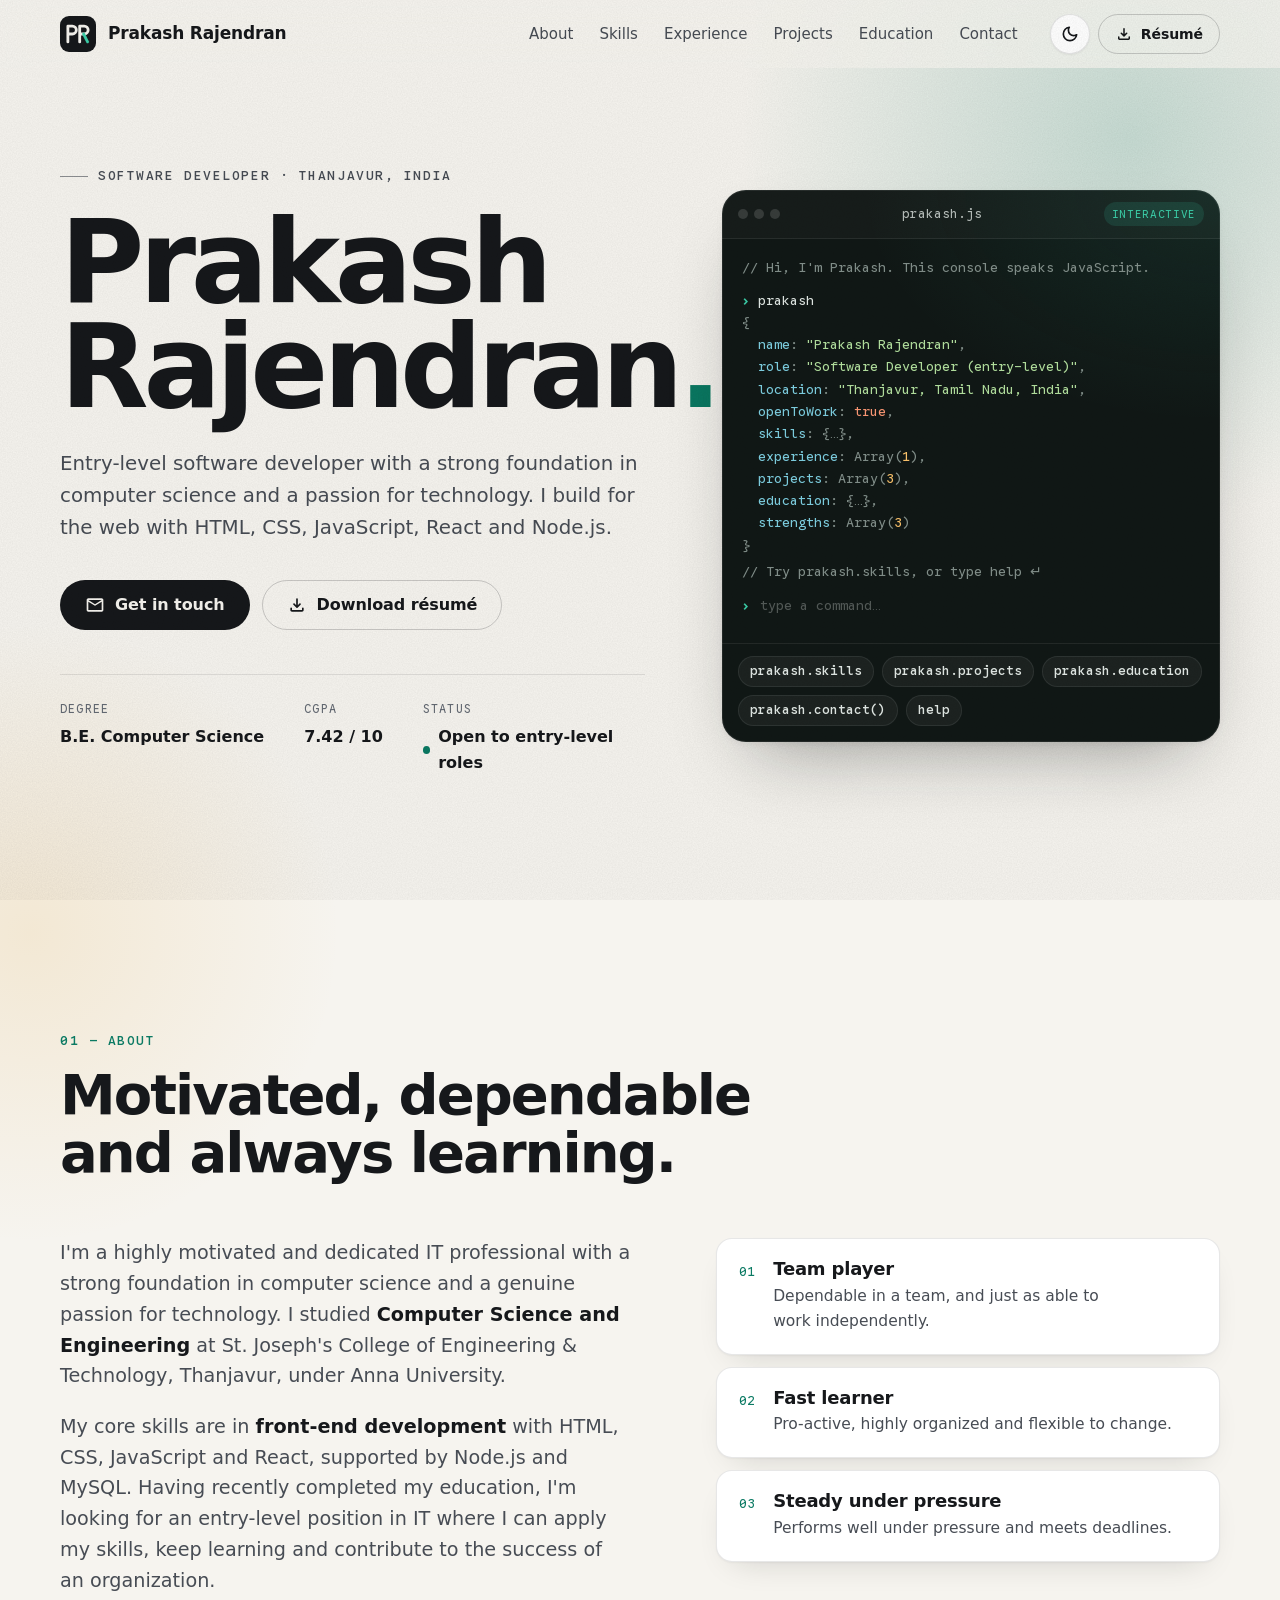
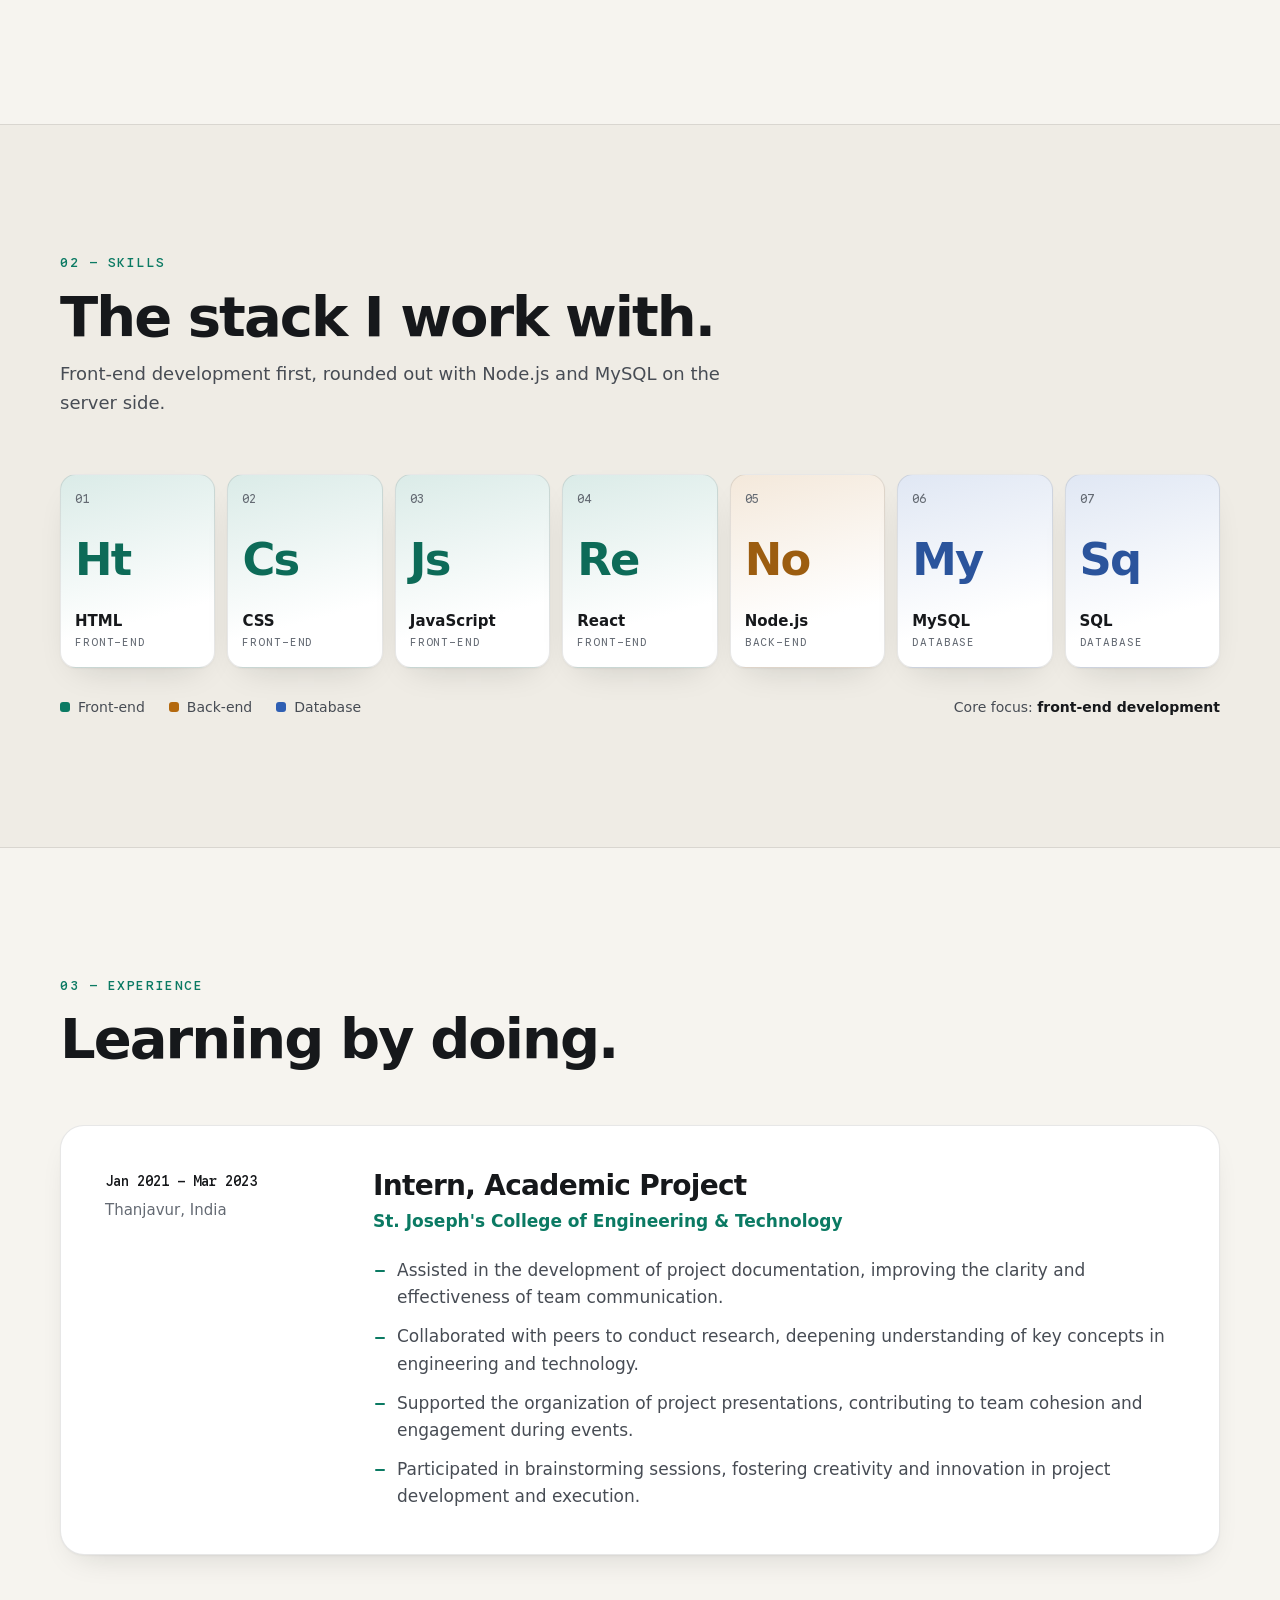
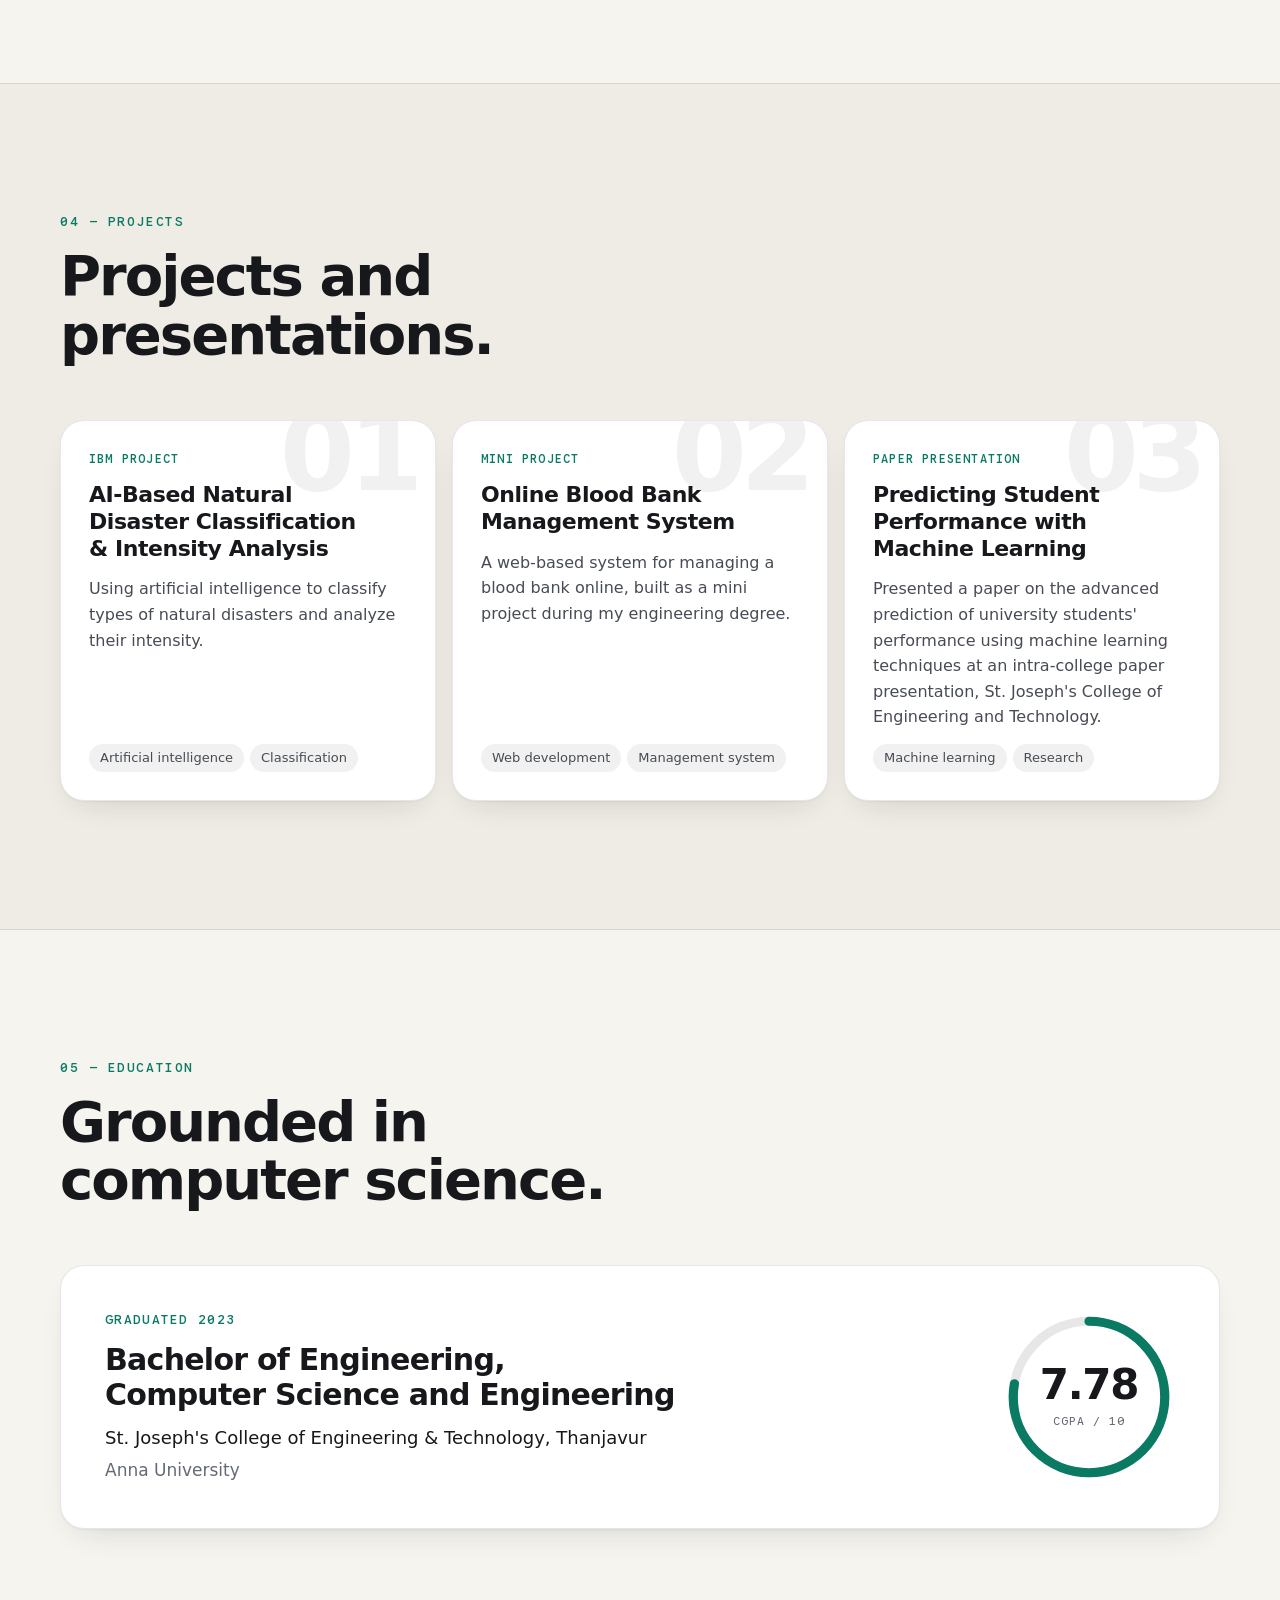
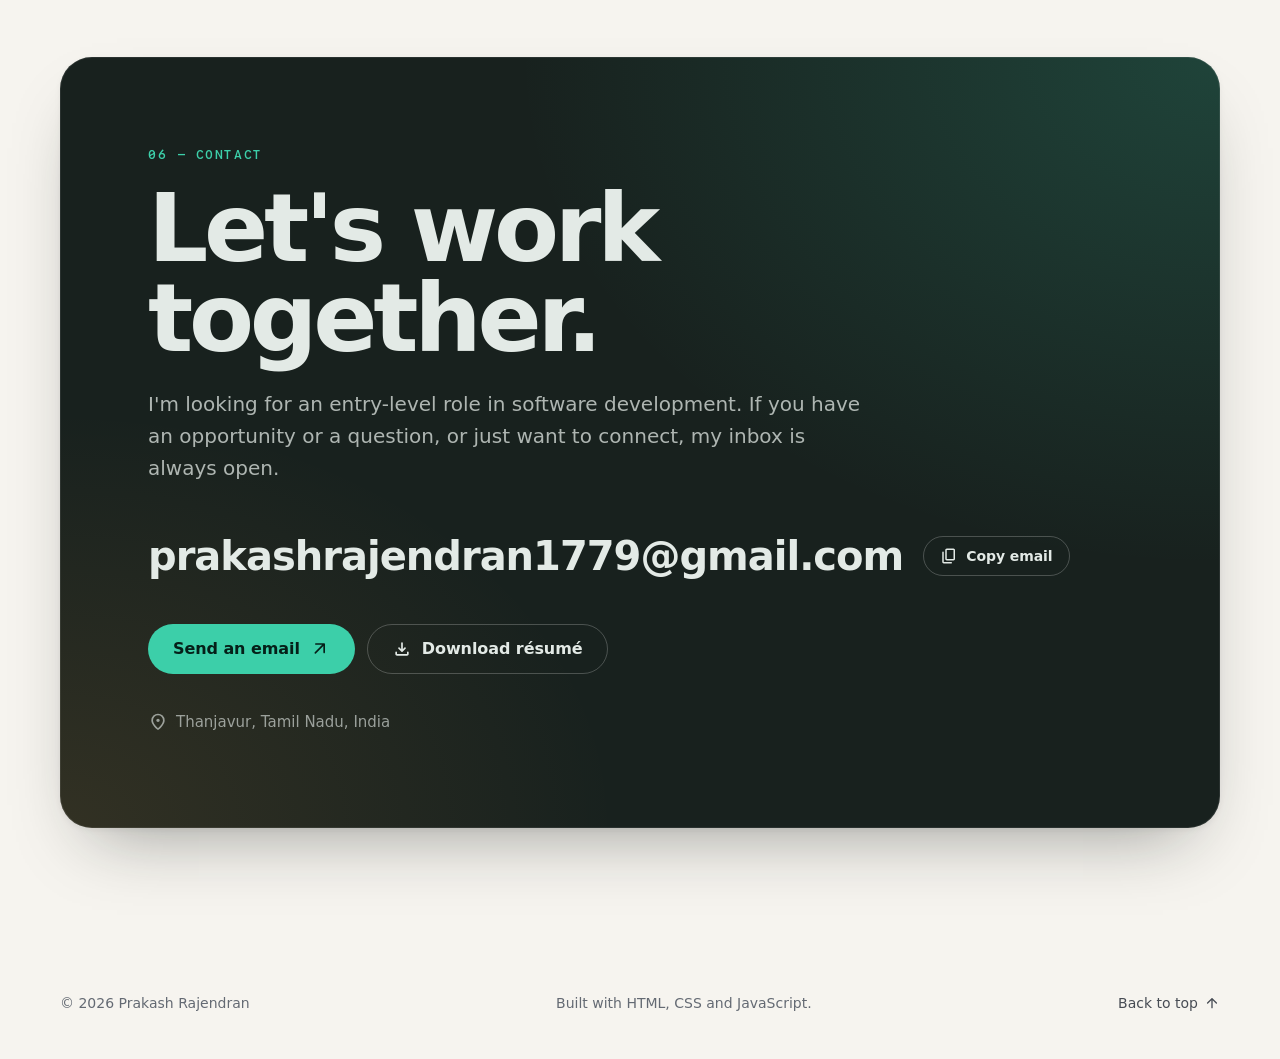
==== commit c5eaaf9e: "Update index.html" ====
--- a/index.html
+++ b/index.html
@@ -164,7 +164,7 @@
           </div>
           <dl class="hero__facts" data-reveal style="--d:4">
             <div><dt>Degree</dt><dd>B.E. Computer Science</dd></div>
-            <div><dt>CGPA</dt><dd>7.78 / 10</dd></div>
+            <div><dt>CGPA</dt><dd>7.42 / 10</dd></div>
             <div><dt>Status</dt><dd><span class="status-dot" aria-hidden="true"></span>Open to entry-level roles</dd></div>
           </dl>
         </div>
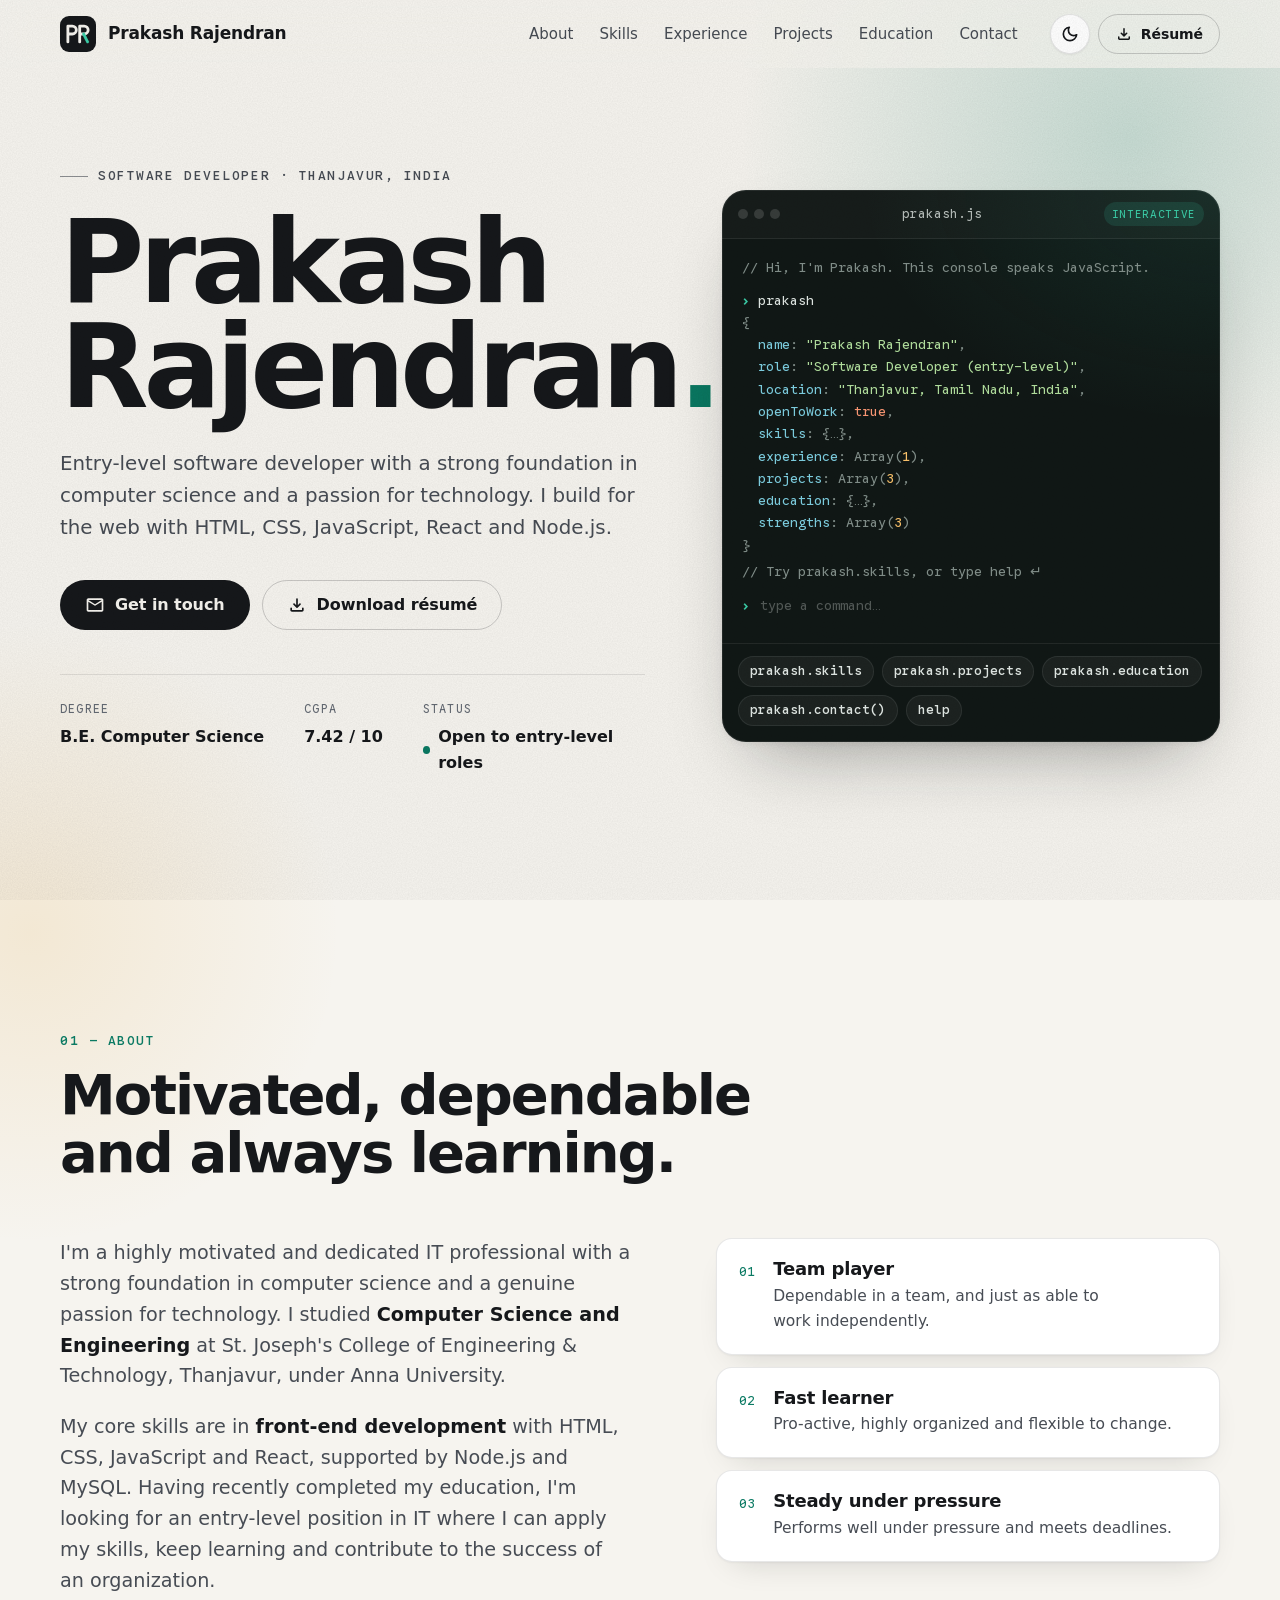
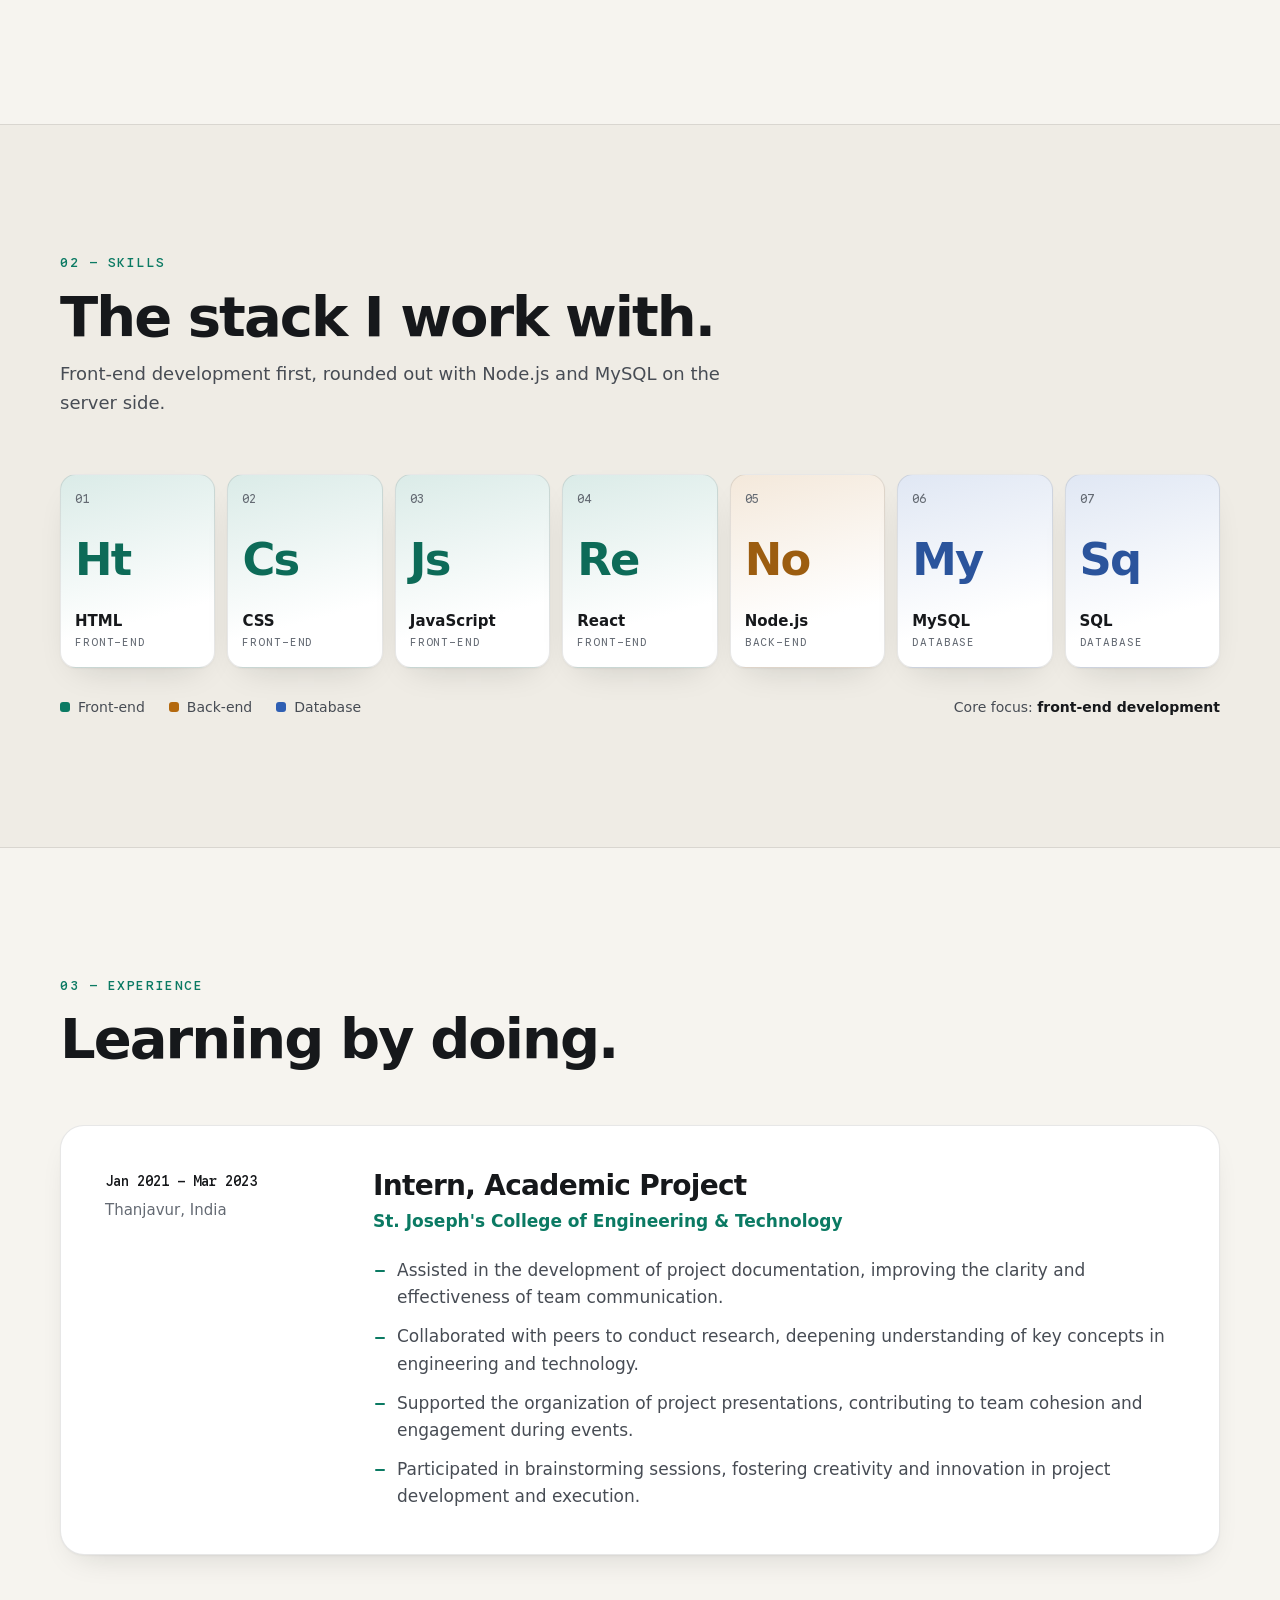
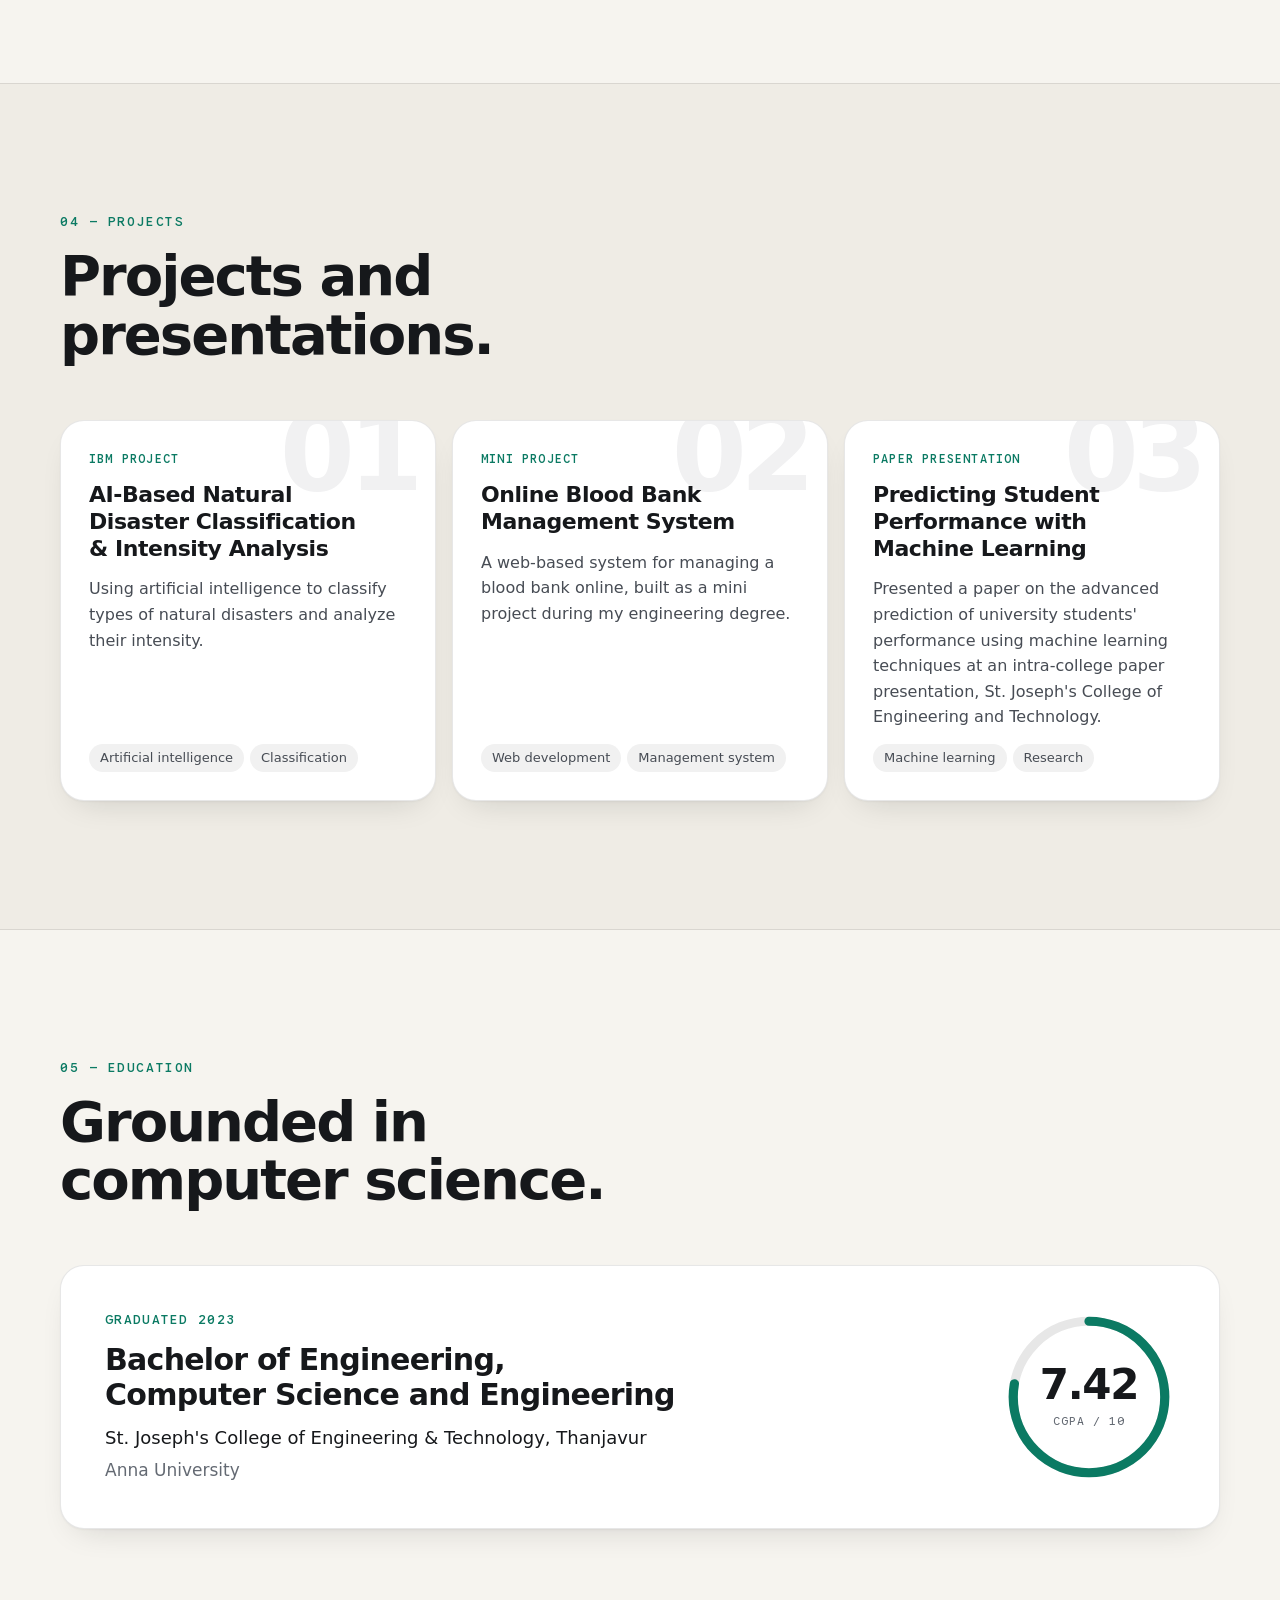
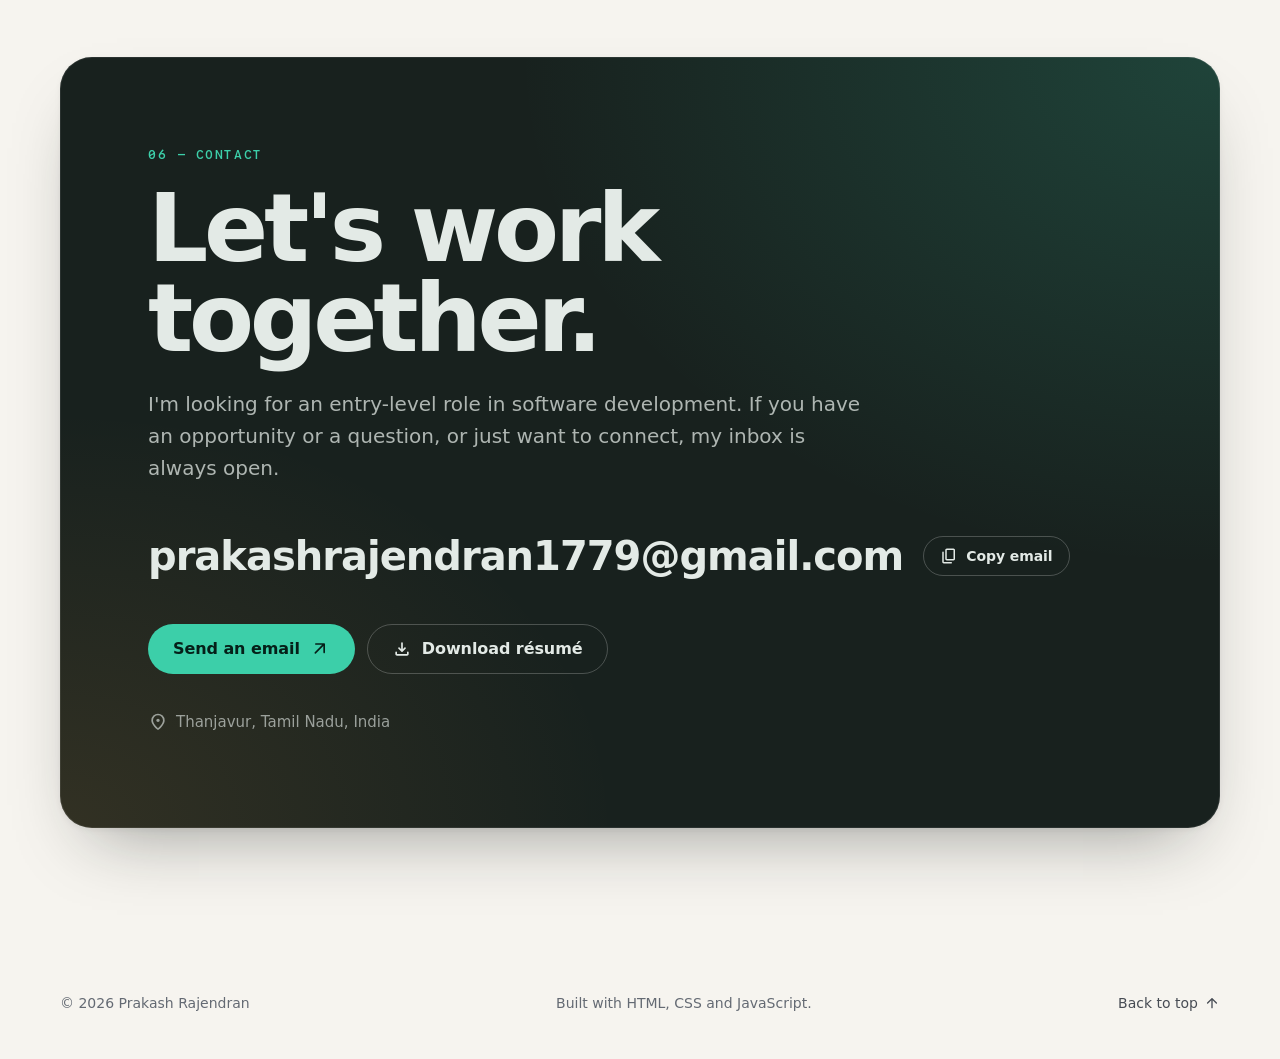
==== commit 51b9f9c0: "Update index.html" ====
--- a/index.html
+++ b/index.html
@@ -350,13 +350,13 @@
             <p class="edu__school">St. Joseph's College of Engineering &amp; Technology, Thanjavur</p>
             <p class="edu__uni">Anna University</p>
           </div>
-          <div class="gauge" role="img" aria-label="CGPA 7.78 out of 10">
+          <div class="gauge" role="img" aria-label="CGPA 7.42 out of 10">
             <svg viewBox="0 0 168 168" aria-hidden="true" focusable="false">
               <circle class="gauge__track" cx="84" cy="84" r="74" pathLength="100"/>
               <circle class="gauge__value" cx="84" cy="84" r="74" pathLength="100"/>
             </svg>
             <div class="gauge__text" aria-hidden="true">
-              <span class="gauge__num">7.78</span>
+              <span class="gauge__num">7.42</span>
               <span class="gauge__label">CGPA / 10</span>
             </div>
           </div>
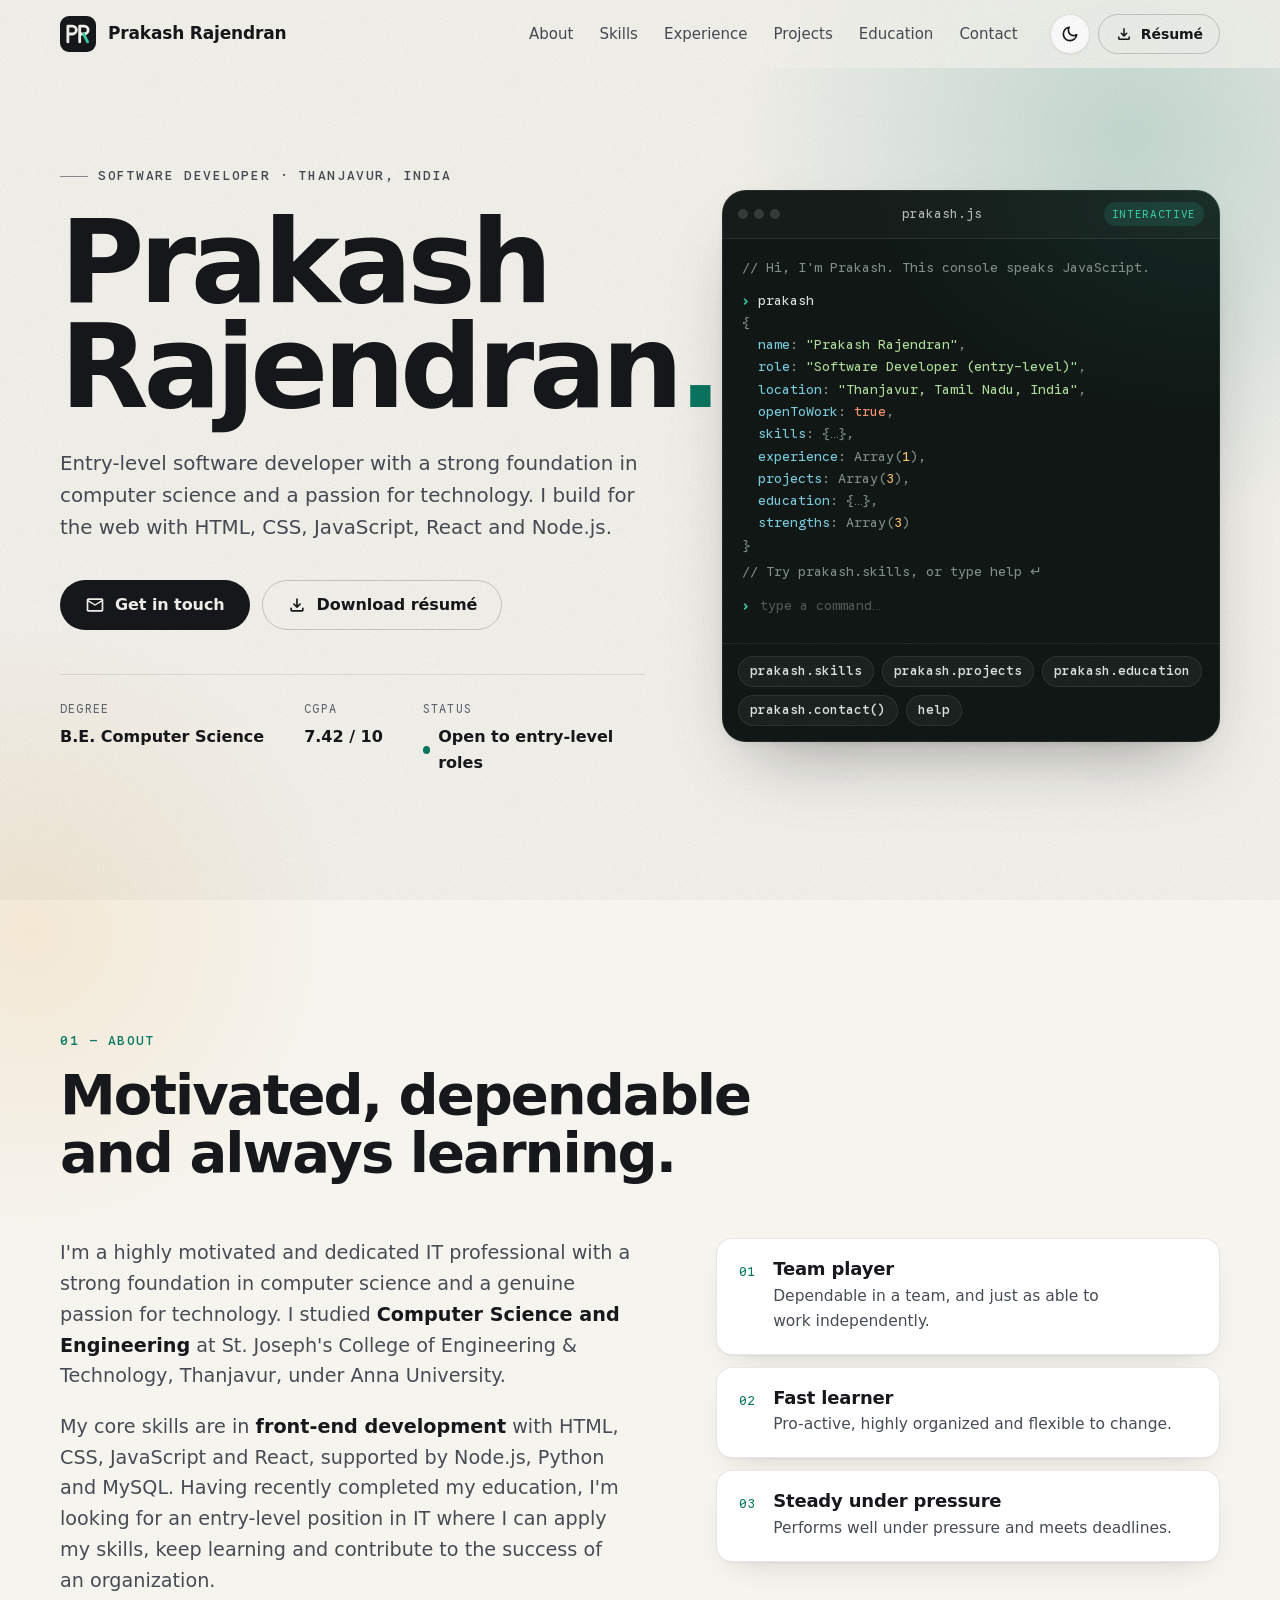
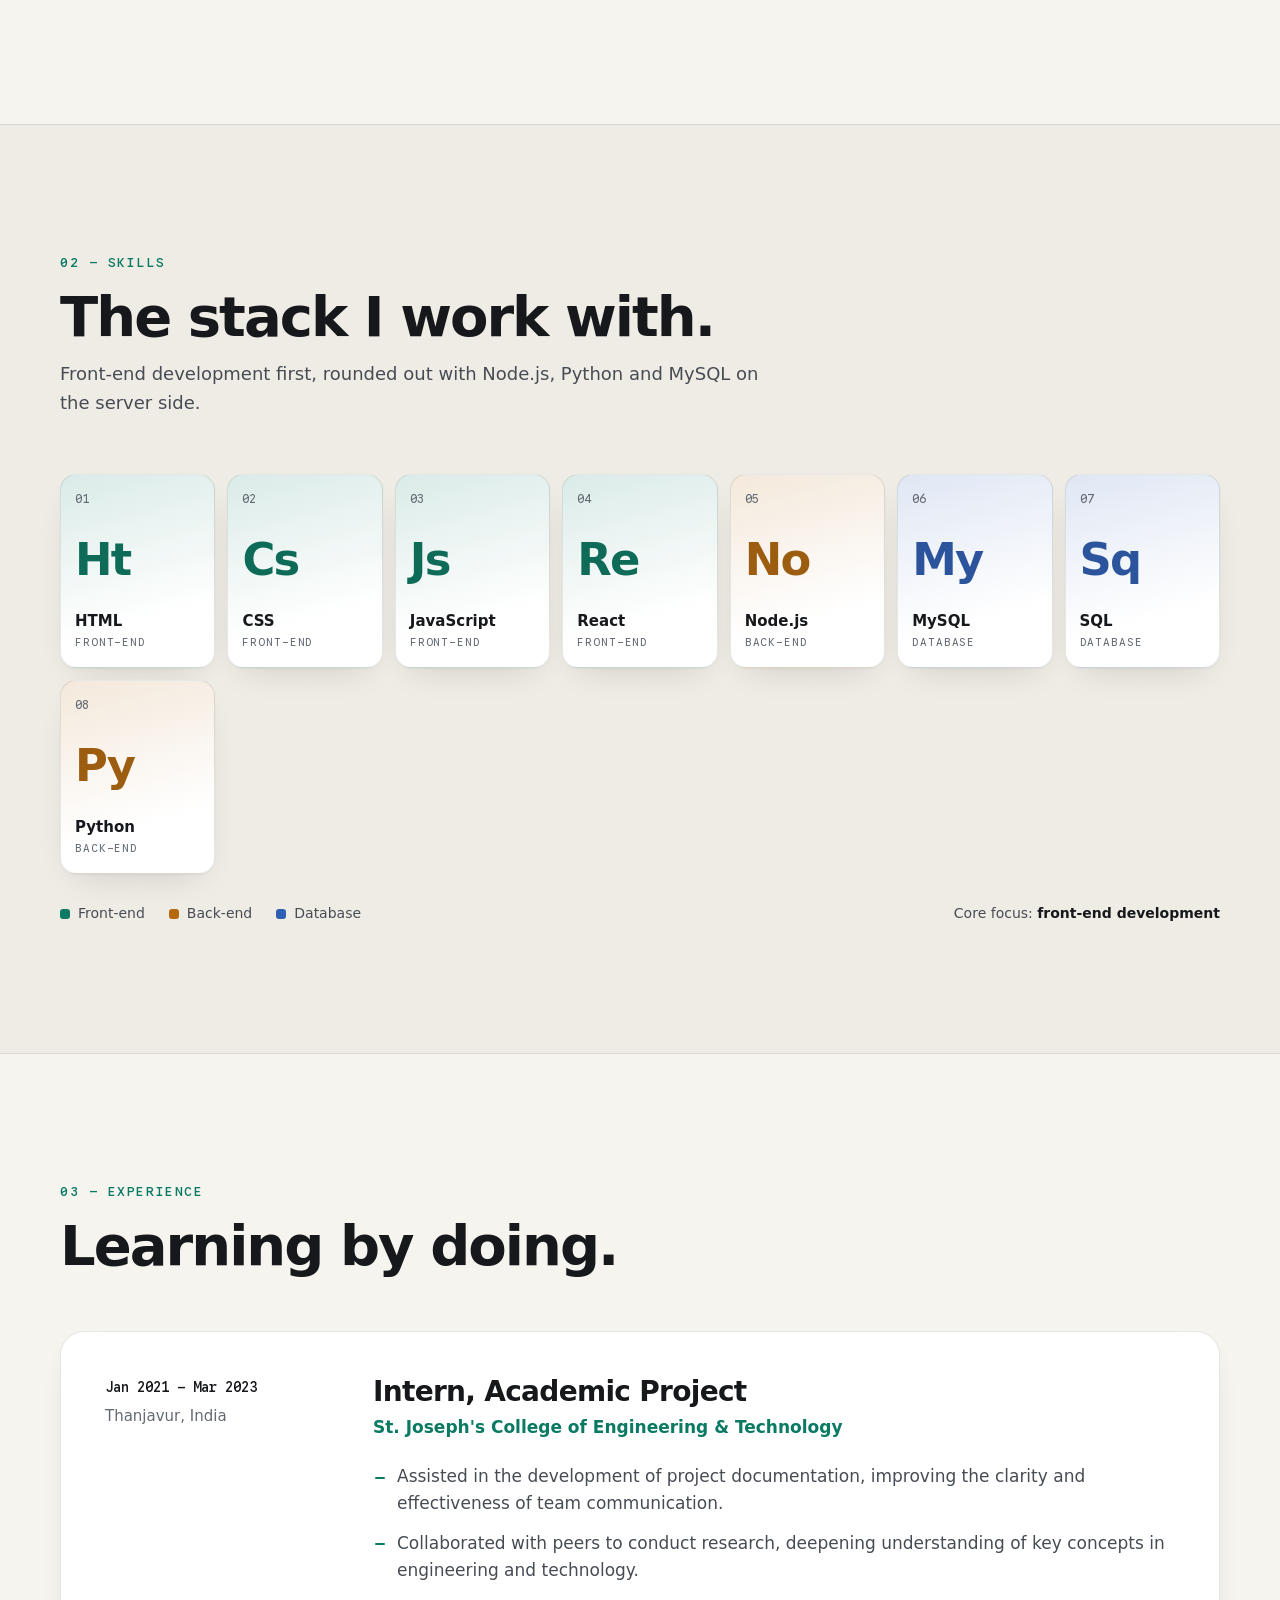
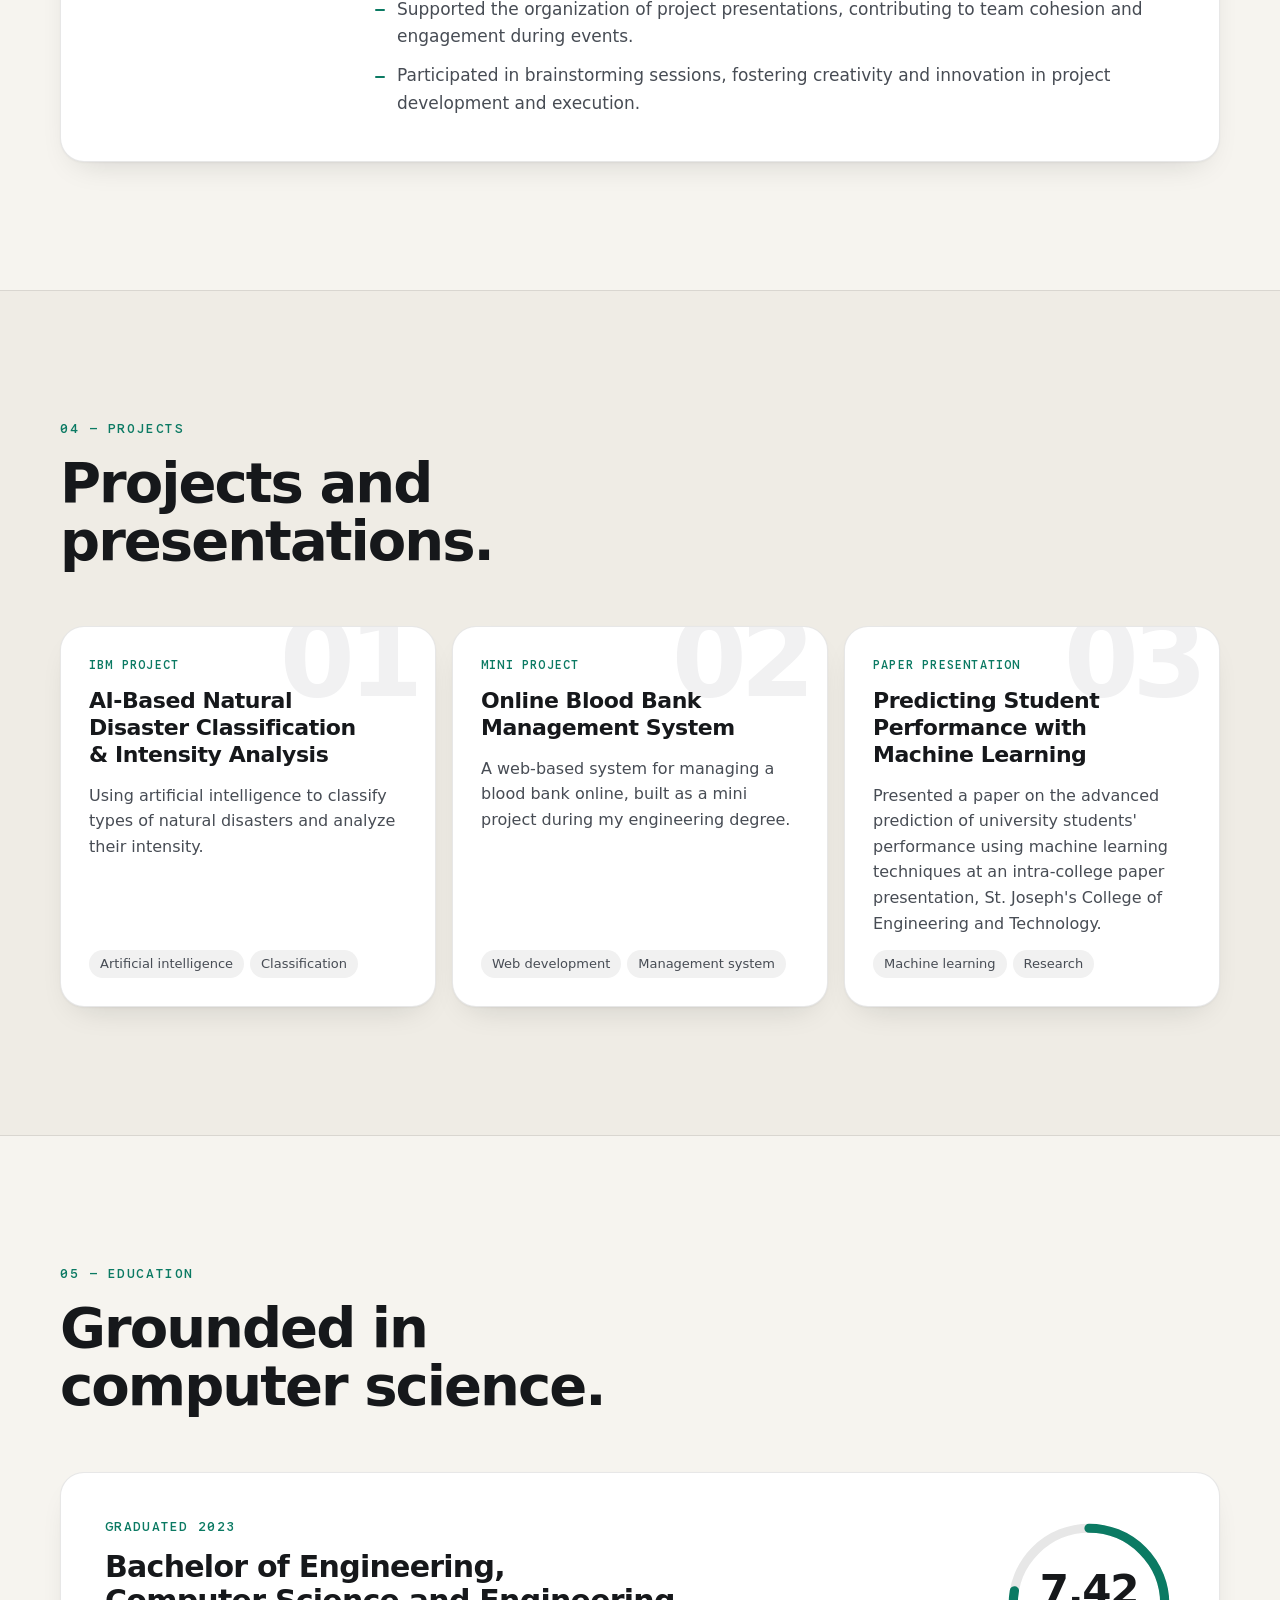
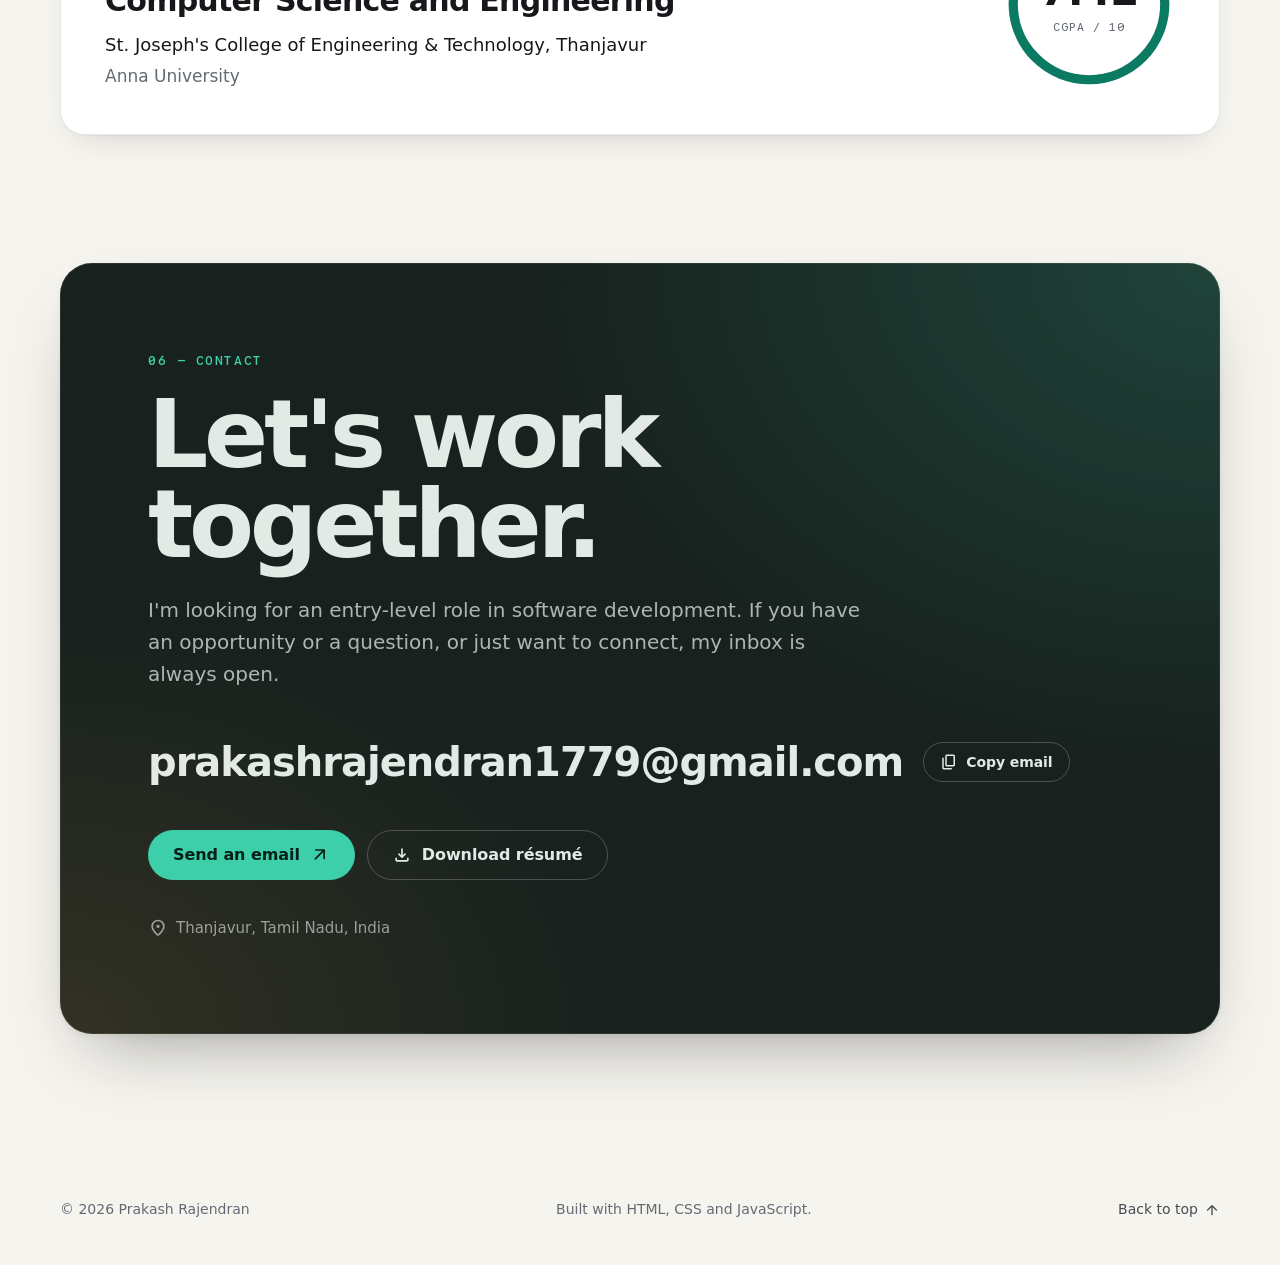
==== commit a76faf2b: "Update index.html" ====
--- a/index.html
+++ b/index.html
@@ -4,7 +4,7 @@
   <meta charset="utf-8">
   <meta name="viewport" content="width=device-width, initial-scale=1, viewport-fit=cover">
   <title>Prakash Rajendran · Software Developer</title>
-  <meta name="description" content="Prakash Rajendran is an entry-level software developer from Thanjavur, India, working with HTML, CSS, JavaScript, React, Node.js and MySQL. B.E. Computer Science and Engineering, Anna University.">
+  <meta name="description" content="Prakash Rajendran is an entry-level software developer from Thanjavur, India, working with HTML, CSS, JavaScript, React, Node.js, Python and MySQL. B.E. Computer Science and Engineering, Anna University.">
   <meta name="author" content="Prakash Rajendran">
   <meta name="color-scheme" content="light dark">
   <meta name="theme-color" content="#f6f4ef">
@@ -13,7 +13,7 @@
   <meta property="og:type" content="profile">
   <meta property="og:site_name" content="Prakash Rajendran">
   <meta property="og:title" content="Prakash Rajendran · Software Developer">
-  <meta property="og:description" content="Entry-level software developer from Thanjavur, India. HTML, CSS, JavaScript, React, Node.js and MySQL.">
+  <meta property="og:description" content="Entry-level software developer from Thanjavur, India. HTML, CSS, JavaScript, React, Node.js, Python and MySQL.">
   <meta property="og:url" content="https://prakashrajendran1779.github.io/">
   <meta property="og:image" content="https://prakashrajendran1779.github.io/assets/img/og-image.jpg">
   <meta property="og:image:width" content="1200">
@@ -71,7 +71,7 @@
       "@type": "CollegeOrUniversity",
       "name": "St. Joseph's College of Engineering and Technology, Thanjavur"
     },
-    "knowsAbout": ["HTML", "CSS", "JavaScript", "React", "Node.js", "MySQL", "SQL", "Front-end development"]
+    "knowsAbout": ["HTML", "CSS", "JavaScript", "React", "Node.js", "MySQL", "SQL", "Python", "Front-end development"]
   }
   </script>
 </head>
@@ -216,7 +216,7 @@
             </p>
             <p>
               My core skills are in <strong>front-end development</strong> with HTML, CSS, JavaScript and
-              React, supported by Node.js and MySQL. Having recently completed my education, I'm looking
+              React, supported by Node.js, Python and MySQL. Having recently completed my education, I'm looking
               for an entry-level position in IT where I can apply my skills, keep learning and contribute
               to the success of an organization.
             </p>
@@ -248,7 +248,7 @@
         <header class="section__head" data-reveal>
           <p class="section__index"><span class="section__num" aria-hidden="true">02 —</span> Skills</p>
           <h2 class="section__title" id="skills-title">The stack I work with.</h2>
-          <p class="section__lede">Front-end development first, rounded out with Node.js and MySQL on the server side.</p>
+          <p class="section__lede">Front-end development first, rounded out with Node.js, Python and MySQL on the server side.</p>
         </header>
         <ul class="elements" aria-label="Technical skills">
           <li class="element element--fe" data-reveal style="--d:0"><span class="element__no" aria-hidden="true">01</span><span class="element__sym" aria-hidden="true">Ht</span><span class="element__name">HTML</span><span class="element__cat">Front-end</span></li>
@@ -258,6 +258,7 @@
           <li class="element element--be" data-reveal style="--d:4"><span class="element__no" aria-hidden="true">05</span><span class="element__sym" aria-hidden="true">No</span><span class="element__name">Node.js</span><span class="element__cat">Back-end</span></li>
           <li class="element element--db" data-reveal style="--d:5"><span class="element__no" aria-hidden="true">06</span><span class="element__sym" aria-hidden="true">My</span><span class="element__name">MySQL</span><span class="element__cat">Database</span></li>
           <li class="element element--db" data-reveal style="--d:6"><span class="element__no" aria-hidden="true">07</span><span class="element__sym" aria-hidden="true">Sq</span><span class="element__name">SQL</span><span class="element__cat">Database</span></li>
+          <li class="element element--be" data-reveal style="--d:7"><span class="element__no" aria-hidden="true">08</span><span class="element__sym" aria-hidden="true">Py</span><span class="element__name">Python</span><span class="element__cat">Back-end</span></li>
         </ul>
         <p class="legend" data-reveal>
           <span class="legend__item legend__item--fe">Front-end</span>
